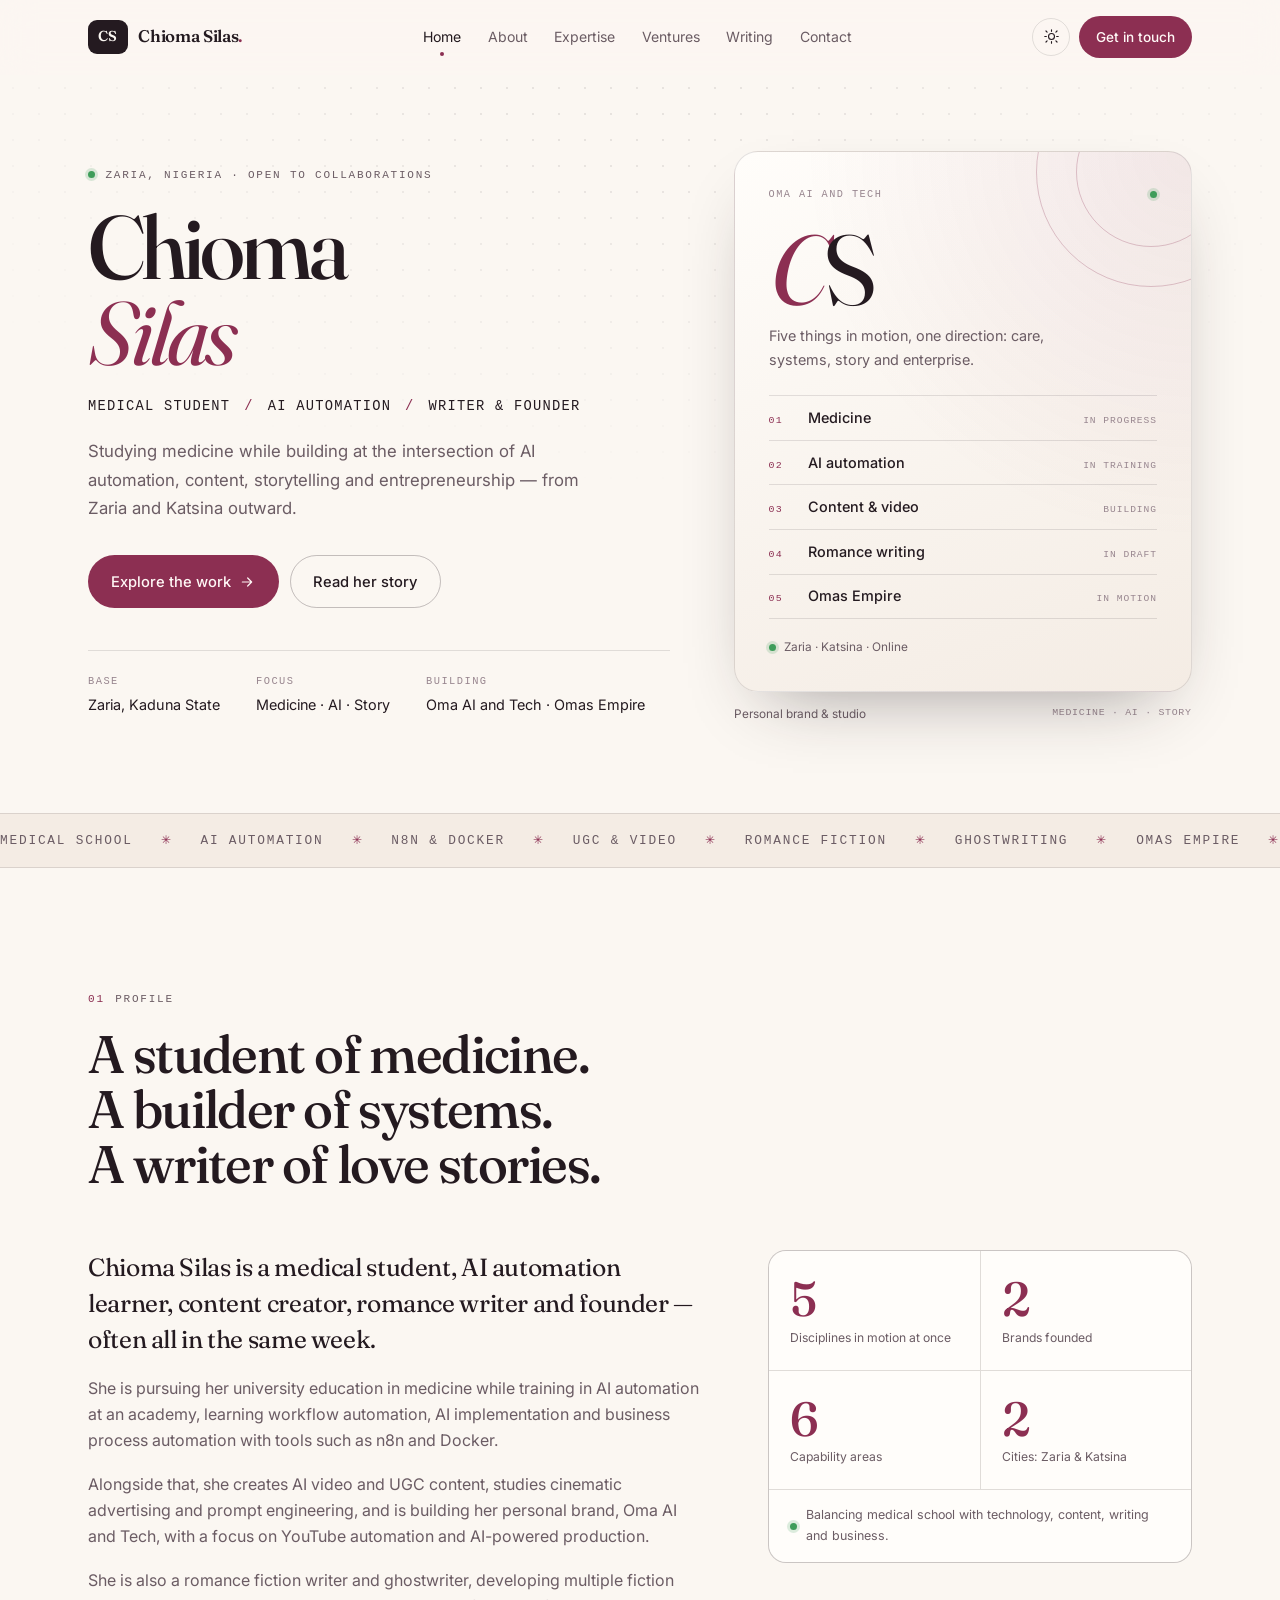
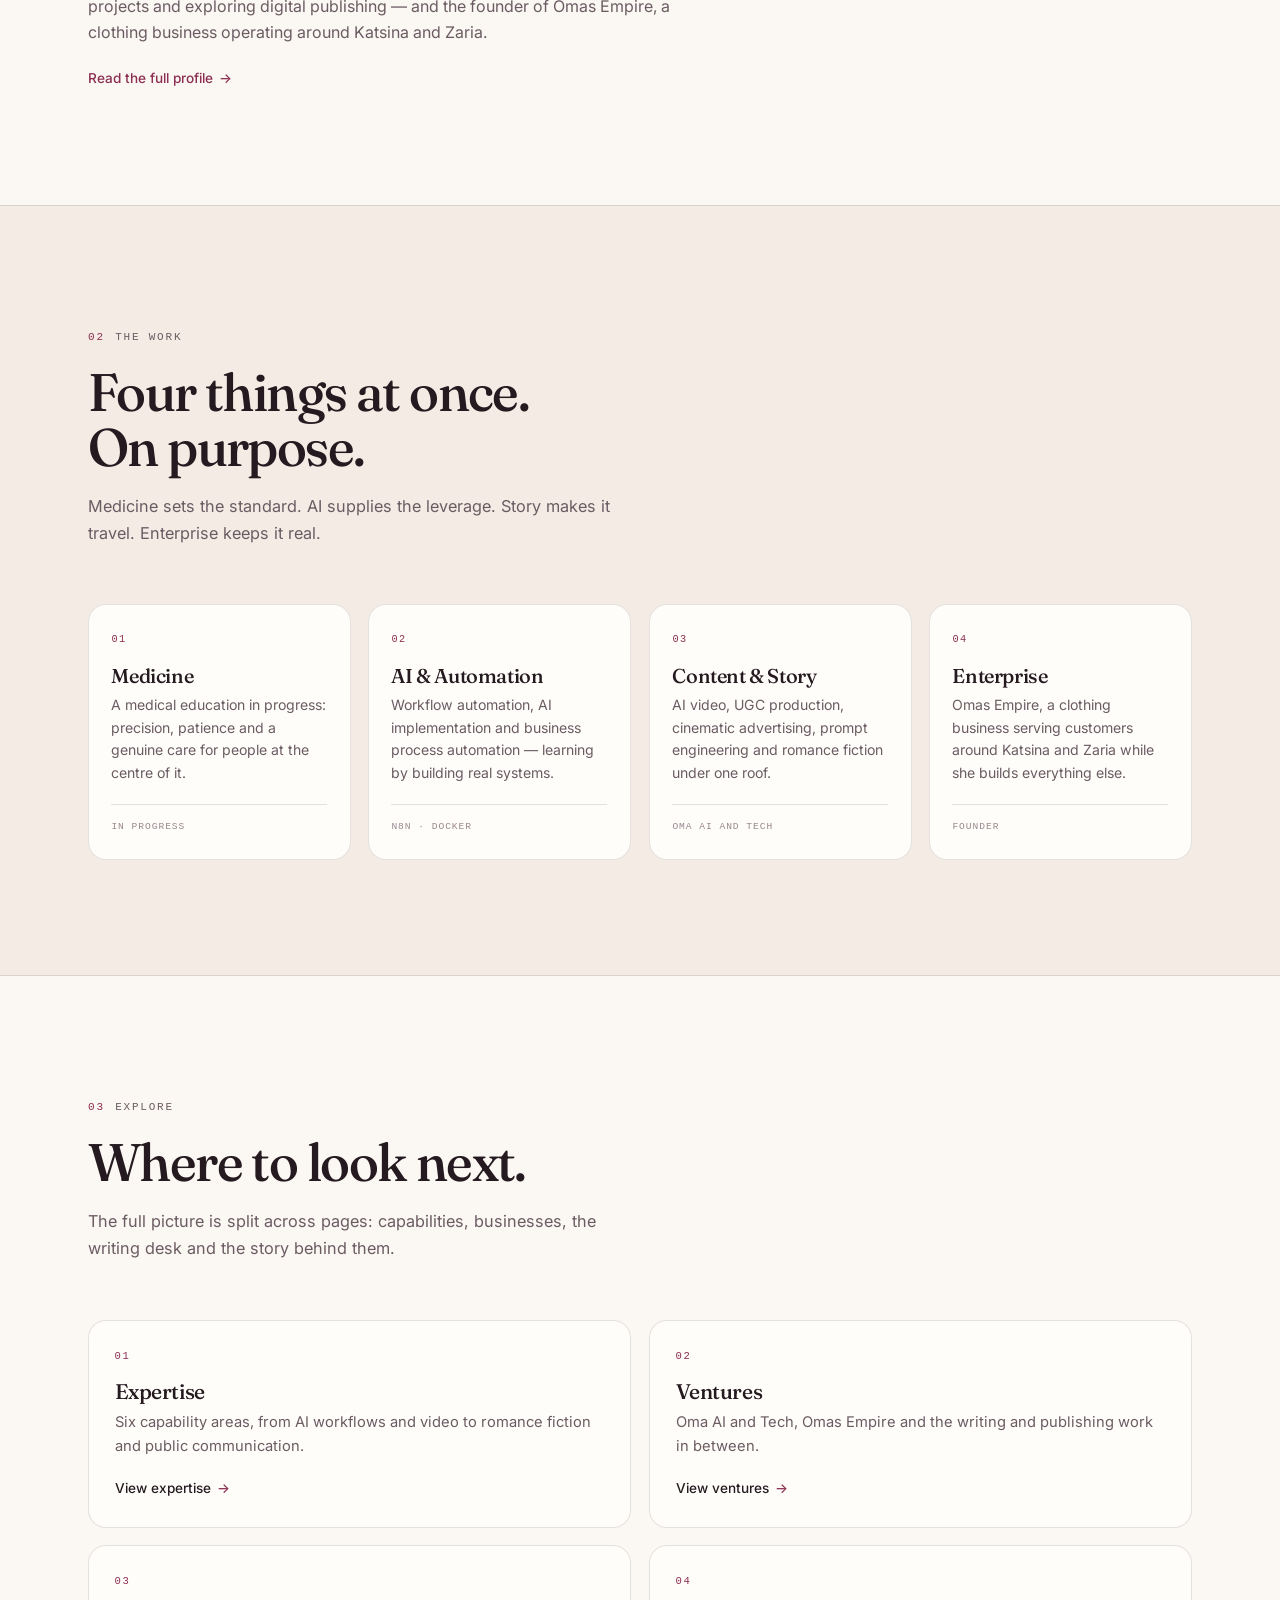
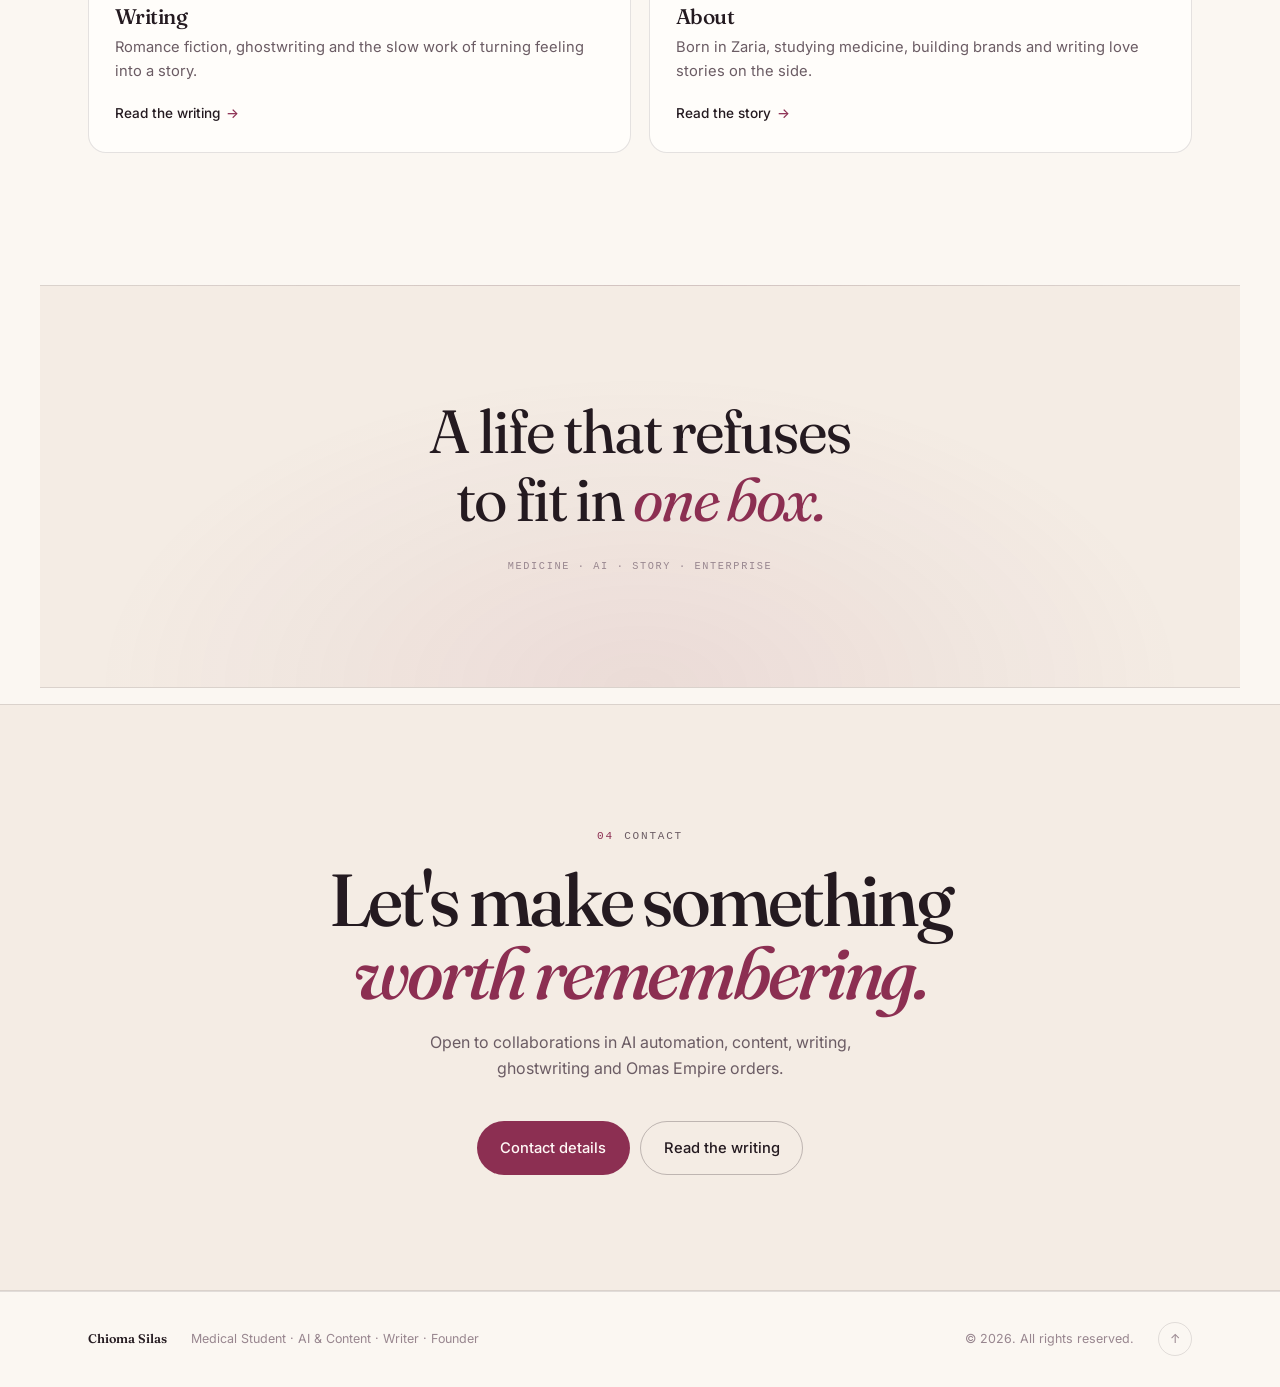
==== index.html @ 7c4049a7 "Build Chioma Silas portfolio site" ====
<!doctype html>
<html lang="en" data-theme="light">
<head>
  <meta charset="utf-8" />
  <meta name="viewport" content="width=device-width, initial-scale=1" />

  <title>Chioma Silas | Medicine, AI &amp; Story</title>
  <meta name="description" content="Chioma Silas is a medical student, AI automation learner, content creator and romance writer in Zaria, Nigeria. Founder of Oma AI and Tech and Omas Empire." />
  <meta name="author" content="Chioma Silas" />
  <meta name="theme-color" content="#fbf7f2" />

  <meta property="og:type" content="website" />
  <meta property="og:title" content="Chioma Silas | Medicine, AI &amp; Story" />
  <meta property="og:description" content="Medical student, AI automation learner, content creator and romance writer. Founder of Oma AI and Tech and Omas Empire." />
  <meta property="og:image" content="assets/img/og-cover.png" />
  <meta property="og:url" content="https://comradeonboard.github.io/chioma-silas-portfolio/" />
  <meta name="twitter:card" content="summary_large_image" />

  <link rel="icon" href="data:image/svg+xml,%3Csvg xmlns='http://www.w3.org/2000/svg' viewBox='0 0 64 64'%3E%3Crect width='64' height='64' rx='14' fill='%238c2f52'/%3E%3Ctext x='32' y='45' font-family='Georgia,serif' font-style='italic' font-weight='600' font-size='32' fill='%23fff8f6' text-anchor='middle'%3EC%3C/text%3E%3C/svg%3E" />

  <link rel="preconnect" href="https://fonts.googleapis.com" />
  <link rel="preconnect" href="https://fonts.gstatic.com" crossorigin />
  <link href="https://fonts.googleapis.com/css2?family=Fraunces:ital,opsz,wght@0,9..144,300..700;1,9..144,300..700&family=Inter:wght@300..600&display=swap" rel="stylesheet" />

  <link rel="stylesheet" href="assets/css/styles.css" />

  <script type="application/ld+json">
  {
    "@context": "https://schema.org",
    "@type": "Person",
    "name": "Chioma Silas",
    "jobTitle": "Medical Student, AI Automation Learner, Writer & Founder",
    "birthDate": "--04-29",
    "birthPlace": { "@type": "Place", "name": "Zaria, Kaduna State, Nigeria" },
    "affiliation": [
      { "@type": "Organization", "name": "Oma AI and Tech" },
      { "@type": "Organization", "name": "Omas Empire" }
    ],
    "knowsAbout": [
      "Medicine", "AI Automation", "n8n", "Docker", "Business Process Automation",
      "AI Video Creation", "UGC Content Production", "Prompt Engineering",
      "Romance Fiction", "Ghostwriting", "Digital Publishing", "Entrepreneurship"
    ]
  }
  </script>
</head>
<body data-page="index.html">
  <a class="skip-link" href="#main">Skip to content</a>

  <header class="site-header" id="site-header">
    <div class="container header-inner">
      <a class="brand" href="index.html" aria-label="Chioma Silas, home page">
        <span class="brand-mark">CS</span>
        <span class="brand-text">Chioma Silas<span class="brand-dot">.</span></span>
      </a>

      <nav class="nav" id="nav" aria-label="Primary">
        <a href="index.html" aria-current="page">Home</a>
        <a href="about.html">About</a>
        <a href="expertise.html">Expertise</a>
        <a href="ventures.html">Ventures</a>
        <a href="writing.html">Writing</a>
        <a href="contact.html">Contact</a>
      </nav>

      <div class="header-actions">
        <button class="icon-btn" id="theme-toggle" type="button" aria-label="Switch theme" aria-pressed="false">
          <svg class="ico ico-sun" viewBox="0 0 24 24" fill="none" stroke="currentColor" stroke-width="1.6" stroke-linecap="round" aria-hidden="true">
            <circle cx="12" cy="12" r="4.2"/><path d="M12 2.5v2.2M12 19.3v2.2M4.2 4.2l1.6 1.6M18.2 18.2l1.6 1.6M2.5 12h2.2M19.3 12h2.2M4.2 19.8l1.6-1.6M18.2 5.8l1.6-1.6"/>
          </svg>
          <svg class="ico ico-moon" viewBox="0 0 24 24" fill="none" stroke="currentColor" stroke-width="1.6" stroke-linecap="round" stroke-linejoin="round" aria-hidden="true">
            <path d="M20 14.2A8.4 8.4 0 0 1 9.8 4a8.6 8.6 0 1 0 10.2 10.2Z"/>
          </svg>
        </button>

        <a class="btn btn-sm btn-primary header-cta" href="contact.html">Get in touch</a>

        <button class="icon-btn menu-btn" id="menu-btn" type="button" aria-label="Open menu" aria-expanded="false" aria-controls="nav">
          <span class="menu-bars" aria-hidden="true"><i></i><i></i></span>
        </button>
      </div>
    </div>
  </header>

  <main id="main">
    <section class="hero grid-bg" id="top">
      <div class="container hero-grid">
        <div class="hero-copy">
          <p class="eyebrow reveal">
            <span class="dot-live" aria-hidden="true"></span>
            Zaria, Nigeria · Open to collaborations
          </p>

          <h1 class="hero-title reveal">
            Chioma<br /><em>Silas</em>
          </h1>

          <p class="hero-role reveal">
            Medical Student <span class="sep">/</span> AI Automation <span class="sep">/</span> Writer &amp; Founder
          </p>

          <p class="hero-lede reveal">
            Studying medicine while building at the intersection of AI
            automation, content, storytelling and entrepreneurship — from
            Zaria and Katsina outward.
          </p>

          <div class="hero-cta reveal">
            <a class="btn btn-primary" href="expertise.html">
              Explore the work
              <svg viewBox="0 0 24 24" fill="none" stroke="currentColor" stroke-width="1.8" stroke-linecap="round" stroke-linejoin="round" aria-hidden="true"><path d="M5 12h13M13 6l6 6-6 6"/></svg>
            </a>
            <a class="btn btn-ghost" href="about.html">Read her story</a>
          </div>

          <ul class="hero-meta reveal">
            <li><span class="meta-k">Base</span><span class="meta-v">Zaria, Kaduna State</span></li>
            <li><span class="meta-k">Focus</span><span class="meta-v">Medicine · AI · Story</span></li>
            <li><span class="meta-k">Building</span><span class="meta-v">Oma AI and Tech · Omas Empire</span></li>
          </ul>
        </div>

        <figure class="hero-figure reveal">
          <div class="hero-panel">
            <div class="panel-top">
              <span>Oma AI and Tech</span>
              <span class="dot-live" aria-hidden="true"></span>
            </div>

            <p class="panel-mark">C<span>S</span></p>
            <p class="panel-lede">
              Five things in motion, one direction: care, systems, story and enterprise.
            </p>

            <ul class="focus-list">
              <li><span class="f-no">01</span><span class="f-name">Medicine</span><span class="f-state">In progress</span></li>
              <li><span class="f-no">02</span><span class="f-name">AI automation</span><span class="f-state">In training</span></li>
              <li><span class="f-no">03</span><span class="f-name">Content &amp; video</span><span class="f-state">Building</span></li>
              <li><span class="f-no">04</span><span class="f-name">Romance writing</span><span class="f-state">In draft</span></li>
              <li><span class="f-no">05</span><span class="f-name">Omas Empire</span><span class="f-state">In motion</span></li>
            </ul>

            <p class="panel-foot">
              <span class="dot-live" aria-hidden="true"></span>
              Zaria · Katsina · Online
            </p>
          </div>
          <figcaption class="hero-cap">
            <span>Personal brand &amp; studio</span>
            <span class="cap-meta">Medicine · AI · Story</span>
          </figcaption>
        </figure>
      </div>
    </section>

    <div class="strip" aria-hidden="true">
      <div class="strip-track">
        <span>Medical School</span><i>✳</i>
        <span>AI Automation</span><i>✳</i>
        <span>n8n &amp; Docker</span><i>✳</i>
        <span>UGC &amp; Video</span><i>✳</i>
        <span>Romance Fiction</span><i>✳</i>
        <span>Ghostwriting</span><i>✳</i>
        <span>Omas Empire</span><i>✳</i>
        <span>Oma AI and Tech</span><i>✳</i>
        <span>Medical School</span><i>✳</i>
        <span>AI Automation</span><i>✳</i>
        <span>n8n &amp; Docker</span><i>✳</i>
        <span>UGC &amp; Video</span><i>✳</i>
        <span>Romance Fiction</span><i>✳</i>
        <span>Ghostwriting</span><i>✳</i>
        <span>Omas Empire</span><i>✳</i>
        <span>Oma AI and Tech</span><i>✳</i>
      </div>
    </div>

    <section class="section" id="profile">
      <div class="container">
        <header class="section-head reveal">
          <p class="eyebrow"><span class="idx">01</span> Profile</p>
          <h2 class="section-title">A student of medicine.<br />A builder of systems.<br />A writer of love stories.</h2>
        </header>

        <div class="about-grid">
          <div class="about-copy reveal">
            <p class="lede">
              Chioma Silas is a medical student, AI automation learner, content
              creator, romance writer and founder — often all in the same week.
            </p>
            <p>
              She is pursuing her university education in medicine while training
              in AI automation at an academy, learning workflow automation, AI
              implementation and business process automation with tools such as
              n8n and Docker.
            </p>
            <p>
              Alongside that, she creates AI video and UGC content, studies
              cinematic advertising and prompt engineering, and is building her
              personal brand, Oma AI and Tech, with a focus on YouTube automation
              and AI-powered production.
            </p>
            <p>
              She is also a romance fiction writer and ghostwriter, developing
              multiple fiction projects and exploring digital publishing — and the
              founder of Omas Empire, a clothing business operating around Katsina
              and Zaria.
            </p>
            <a class="link-arrow" href="about.html">Read the full profile <span aria-hidden="true">→</span></a>
          </div>

          <aside class="stats reveal" aria-label="Key figures">
            <div class="stat">
              <span class="stat-num" data-count="5">0</span>
              <span class="stat-label">Disciplines in motion at once</span>
            </div>
            <div class="stat">
              <span class="stat-num" data-count="2">0</span>
              <span class="stat-label">Brands founded</span>
            </div>
            <div class="stat">
              <span class="stat-num" data-count="6">0</span>
              <span class="stat-label">Capability areas</span>
            </div>
            <div class="stat">
              <span class="stat-num" data-count="2">0</span>
              <span class="stat-label">Cities: Zaria &amp; Katsina</span>
            </div>
            <div class="stat-note">
              <span class="dot-live" aria-hidden="true"></span>
              Balancing medical school with technology, content, writing and business.
            </div>
          </aside>
        </div>
      </div>
    </section>

    <section class="section section-alt" id="pillars">
      <div class="container">
        <header class="section-head reveal">
          <p class="eyebrow"><span class="idx">02</span> The work</p>
          <h2 class="section-title">Four things at once.<br />On purpose.</h2>
          <p class="section-sub">Medicine sets the standard. AI supplies the leverage. Story makes it travel. Enterprise keeps it real.</p>
        </header>

        <div class="pillar-grid">
          <article class="pillar reveal">
            <span class="pillar-no">01</span>
            <h3>Medicine</h3>
            <p>A medical education in progress: precision, patience and a genuine care for people at the centre of it.</p>
            <span class="pillar-tag">In progress</span>
          </article>

          <article class="pillar reveal">
            <span class="pillar-no">02</span>
            <h3>AI &amp; Automation</h3>
            <p>Workflow automation, AI implementation and business process automation — learning by building real systems.</p>
            <span class="pillar-tag">n8n · Docker</span>
          </article>

          <article class="pillar reveal">
            <span class="pillar-no">03</span>
            <h3>Content &amp; Story</h3>
            <p>AI video, UGC production, cinematic advertising, prompt engineering and romance fiction under one roof.</p>
            <span class="pillar-tag">Oma AI and Tech</span>
          </article>

          <article class="pillar reveal">
            <span class="pillar-no">04</span>
            <h3>Enterprise</h3>
            <p>Omas Empire, a clothing business serving customers around Katsina and Zaria while she builds everything else.</p>
            <span class="pillar-tag">Founder</span>
          </article>
        </div>
      </div>
    </section>

    <section class="section" id="explore">
      <div class="container">
        <header class="section-head reveal">
          <p class="eyebrow"><span class="idx">03</span> Explore</p>
          <h2 class="section-title">Where to look next.</h2>
          <p class="section-sub">The full picture is split across pages: capabilities, businesses, the writing desk and the story behind them.</p>
        </header>

        <div class="index-grid">
          <a class="index-card reveal" href="expertise.html">
            <span class="index-no">01</span>
            <h3>Expertise</h3>
            <p>Six capability areas, from AI workflows and video to romance fiction and public communication.</p>
            <span class="index-link">View expertise <span aria-hidden="true">→</span></span>
          </a>
          <a class="index-card reveal" href="ventures.html">
            <span class="index-no">02</span>
            <h3>Ventures</h3>
            <p>Oma AI and Tech, Omas Empire and the writing and publishing work in between.</p>
            <span class="index-link">View ventures <span aria-hidden="true">→</span></span>
          </a>
          <a class="index-card reveal" href="writing.html">
            <span class="index-no">03</span>
            <h3>Writing</h3>
            <p>Romance fiction, ghostwriting and the slow work of turning feeling into a story.</p>
            <span class="index-link">Read the writing <span aria-hidden="true">→</span></span>
          </a>
          <a class="index-card reveal" href="about.html">
            <span class="index-no">04</span>
            <h3>About</h3>
            <p>Born in Zaria, studying medicine, building brands and writing love stories on the side.</p>
            <span class="index-link">Read the story <span aria-hidden="true">→</span></span>
          </a>
        </div>
      </div>
    </section>

    <figure class="quote-band">
      <blockquote class="reveal">
        A life that refuses<br />to fit in <em>one box.</em>
      </blockquote>
      <figcaption class="reveal">Medicine · AI · Story · Enterprise</figcaption>
    </figure>

    <section class="section section-alt contact-band" id="contact-cta">
      <div class="container">
        <div class="contact-inner reveal">
          <p class="eyebrow"><span class="idx">04</span> Contact</p>
          <h2 class="contact-title">Let's make something<br /><em>worth remembering.</em></h2>
          <p class="contact-sub">
            Open to collaborations in AI automation, content, writing,
            ghostwriting and Omas Empire orders.
          </p>
          <div class="contact-actions">
            <a class="btn btn-primary" href="contact.html">Contact details</a>
            <a class="btn btn-ghost" href="writing.html">Read the writing</a>
          </div>
        </div>
      </div>
    </section>
  </main>

  <footer class="site-footer">
    <div class="container footer-inner">
      <p class="footer-name">Chioma Silas</p>
      <p class="footer-note">Medical Student · AI &amp; Content · Writer · Founder</p>
      <p class="footer-legal">© <span id="year">2026</span>. All rights reserved.</p>
      <a class="to-top" href="#top" aria-label="Back to top">↑</a>
    </div>
  </footer>

  <script src="assets/js/main.js" defer></script>
</body>
</html>
---- assets/css/styles.css ----
/* =========================================================
   Chioma Silas / Portfolio
   Tokens → Base → Layout → Components → Responsive
   ========================================================= */

/* ---------- Tokens ---------- */
:root {
  --font-display: "Fraunces", Georgia, "Times New Roman", serif;
  --font-sans: "Inter", system-ui, -apple-system, "Segoe UI", Roboto, Helvetica, Arial, sans-serif;
  --font-mono: ui-monospace, "SFMono-Regular", Menlo, Consolas, "Liberation Mono", monospace;

  --bg: #fbf7f2;
  --bg-soft: #f4ece4;
  --surface: #fffdfa;
  --text: #241a20;
  --muted: #6b5c64;
  --faint: #98868f;
  --line: rgba(36, 26, 32, 0.12);
  --line-strong: rgba(36, 26, 32, 0.26);
  --accent: #8c2f52;
  --accent-2: #b8863b;
  --accent-soft: rgba(140, 47, 82, 0.09);
  --accent-ink: #fff8f6;

  --radius: 18px;
  --radius-sm: 11px;
  --shadow: 0 30px 70px -34px rgba(36, 26, 32, 0.45);

  --container: 1200px;
  --gutter: clamp(1.25rem, 4vw, 3rem);
  --section-y: clamp(4.25rem, 9vw, 7.5rem);

  --ease: cubic-bezier(0.22, 1, 0.36, 1);
}

[data-theme="dark"] {
  --bg: #171016;
  --bg-soft: #1e151c;
  --surface: #241a21;
  --text: #f6efe9;
  --muted: #b3a3ab;
  --faint: #8c7b84;
  --line: rgba(255, 255, 255, 0.11);
  --line-strong: rgba(255, 255, 255, 0.24);
  --accent: #e79ab5;
  --accent-2: #d8b06a;
  --accent-soft: rgba(231, 154, 181, 0.11);
  --accent-ink: #2a0f1b;
  --shadow: 0 30px 70px -34px rgba(0, 0, 0, 0.8);
}

/* ---------- Base ---------- */
*, *::before, *::after { box-sizing: border-box; }

html {
  scroll-behavior: smooth;
  scroll-padding-top: 90px;
  -webkit-text-size-adjust: 100%;
}

body {
  margin: 0;
  background: var(--bg);
  color: var(--text);
  font-family: var(--font-sans);
  font-size: 1rem;
  line-height: 1.65;
  font-weight: 400;
  -webkit-font-smoothing: antialiased;
  text-rendering: optimizeLegibility;
  overflow-x: hidden;
  transition: background-color 0.35s var(--ease), color 0.35s var(--ease);
}

h1, h2, h3, h4 {
  margin: 0;
  font-family: var(--font-display);
  font-weight: 500;
  line-height: 1.1;
  letter-spacing: -0.02em;
}
p { margin: 0; }
img, video { max-width: 100%; display: block; }
a { color: inherit; text-decoration: none; }
ul, ol { margin: 0; padding: 0; list-style: none; }
button { font: inherit; color: inherit; }

::selection { background: var(--accent); color: var(--accent-ink); }

:focus-visible {
  outline: 2px solid var(--accent);
  outline-offset: 3px;
  border-radius: 4px;
}

.skip-link {
  position: absolute;
  left: 1rem;
  top: -100px;
  z-index: 200;
  background: var(--accent);
  color: var(--accent-ink);
  padding: 0.6rem 1rem;
  border-radius: 8px;
  font-weight: 600;
  transition: top 0.2s;
}
.skip-link:focus { top: 1rem; }

/* ---------- Layout ---------- */
.container {
  width: 100%;
  max-width: var(--container);
  margin-inline: auto;
  padding-inline: var(--gutter);
}

.section { padding-block: var(--section-y); position: relative; }
.section-alt {
  background: var(--bg-soft);
  border-block: 1px solid var(--line);
}

.section-head { max-width: 66ch; margin-bottom: clamp(2.4rem, 5vw, 3.6rem); }

.eyebrow {
  display: inline-flex;
  align-items: flex-start;
  gap: 0.65rem;
  font-family: var(--font-mono);
  font-size: 0.69rem;
  font-weight: 500;
  letter-spacing: 0.16em;
  text-transform: uppercase;
  color: var(--muted);
  margin-bottom: 1.2rem;
}
.eyebrow .idx { color: var(--accent); }

.section-title {
  font-size: clamp(2rem, 4.6vw, 3.3rem);
  letter-spacing: -0.03em;
  line-height: 1.04;
}
.section-sub {
  margin-top: 1.1rem;
  color: var(--muted);
  max-width: 56ch;
  font-size: 1.02rem;
}

/* ---------- Header ---------- */
.site-header {
  position: sticky;
  top: 0;
  z-index: 100;
  backdrop-filter: blur(16px) saturate(150%);
  -webkit-backdrop-filter: blur(16px) saturate(150%);
  background: color-mix(in srgb, var(--bg) 78%, transparent);
  border-bottom: 1px solid transparent;
  transition: border-color 0.3s, background-color 0.3s;
}
.site-header.is-stuck {
  border-bottom-color: var(--line);
  background: color-mix(in srgb, var(--bg) 92%, transparent);
}

.header-inner {
  display: flex;
  align-items: center;
  gap: 1.25rem;
  height: 74px;
}

.brand { display: inline-flex; align-items: center; gap: 0.65rem; }
.brand-mark {
  display: grid;
  place-items: center;
  min-width: 40px;
  height: 34px;
  padding-inline: 0.45rem;
  border-radius: 9px;
  background: var(--text);
  color: var(--bg);
  font-family: var(--font-display);
  font-size: 0.9rem;
  font-weight: 600;
  letter-spacing: 0.02em;
}
.brand-text { font-family: var(--font-display); font-weight: 600; letter-spacing: -0.02em; font-size: 1.05rem; }
.brand-dot { color: var(--accent); }

.nav {
  display: flex;
  align-items: center;
  gap: 0.1rem;
  margin-inline: auto;
}
.nav a {
  position: relative;
  padding: 0.5rem 0.78rem;
  font-size: 0.88rem;
  color: var(--muted);
  border-radius: 999px;
  transition: color 0.2s, background-color 0.2s;
}
.nav a:hover { color: var(--text); background: var(--accent-soft); }
.nav a.is-active,
.nav a[aria-current="page"] { color: var(--text); }
.nav a.is-active::after,
.nav a[aria-current="page"]::after {
  content: "";
  position: absolute;
  left: 50%;
  bottom: 1px;
  width: 4px;
  height: 4px;
  border-radius: 50%;
  background: var(--accent);
  transform: translateX(-50%);
}

.header-actions { display: flex; align-items: center; gap: 0.55rem; }

.icon-btn {
  display: grid;
  place-items: center;
  width: 38px;
  height: 38px;
  border: 1px solid var(--line);
  border-radius: 50%;
  background: transparent;
  cursor: pointer;
  transition: border-color 0.2s, background-color 0.2s, transform 0.2s;
}
.icon-btn:hover { border-color: var(--line-strong); background: var(--surface); }
.icon-btn:active { transform: scale(0.94); }

.ico { width: 17px; height: 17px; }
[data-theme="dark"] .ico-sun { display: none; }
[data-theme="light"] .ico-moon { display: none; }

/* ---------- Buttons ---------- */
.btn {
  display: inline-flex;
  align-items: center;
  justify-content: center;
  gap: 0.5rem;
  padding: 0.85rem 1.4rem;
  border-radius: 999px;
  font-size: 0.92rem;
  font-weight: 500;
  border: 1px solid transparent;
  cursor: pointer;
  transition: transform 0.2s var(--ease), background-color 0.2s, border-color 0.2s, color 0.2s;
  white-space: nowrap;
}
.btn svg { width: 16px; height: 16px; transition: transform 0.25s var(--ease); }
.btn:hover svg { transform: translate(2px, -2px); }
.btn:active { transform: translateY(1px); }

.btn-primary { background: var(--accent); color: var(--accent-ink); }
.btn-primary:hover { background: color-mix(in srgb, var(--accent) 88%, #000); }

.btn-ghost { border-color: var(--line-strong); color: var(--text); }
.btn-ghost:hover { border-color: var(--text); background: var(--surface); }

.btn-sm { padding: 0.55rem 1rem; font-size: 0.85rem; }

/* ---------- Paper pattern ---------- */
.grid-bg { position: relative; isolation: isolate; }
.grid-bg::before {
  content: "";
  position: absolute;
  inset: 0;
  z-index: -1;
  background-image: radial-gradient(var(--line) 1px, transparent 1px);
  background-size: 26px 26px;
  -webkit-mask-image: radial-gradient(ellipse 85% 75% at 50% 0%, #000 15%, transparent 76%);
  mask-image: radial-gradient(ellipse 85% 75% at 50% 0%, #000 15%, transparent 76%);
  opacity: 0.75;
  pointer-events: none;
}

/* ---------- Hero ---------- */
.hero {
  padding-block: clamp(2.5rem, 6vw, 4.75rem) clamp(3.25rem, 7vw, 5.5rem);
  overflow: hidden;
}

.hero-grid {
  display: grid;
  grid-template-columns: minmax(0, 1.12fr) minmax(0, 0.88fr);
  gap: clamp(2rem, 5vw, 4.5rem);
  align-items: center;
}

.dot-live {
  width: 7px;
  height: 7px;
  border-radius: 50%;
  background: #3f9d5a;
  box-shadow: 0 0 0 3px rgba(63, 157, 90, 0.18);
  flex: none;
}
.eyebrow .dot-live { margin-top: 0.45em; }
[data-theme="dark"] .dot-live { background: #5fd07c; box-shadow: 0 0 0 3px rgba(95, 208, 124, 0.16); }

.hero-title {
  font-size: clamp(2.9rem, 7.4vw, 5.6rem);
  line-height: 0.96;
  letter-spacing: -0.045em;
  margin-bottom: 1.25rem;
  font-weight: 500;
}
.hero-title em {
  font-style: italic;
  font-weight: 400;
  color: var(--accent);
}

.hero-role {
  font-family: var(--font-mono);
  font-size: clamp(0.74rem, 1.35vw, 0.86rem);
  letter-spacing: 0.09em;
  text-transform: uppercase;
  color: var(--text);
  margin-bottom: 1.15rem;
}
.hero-role .sep { color: var(--accent); margin-inline: 0.28rem; }

.hero-lede { color: var(--muted); max-width: 48ch; font-size: 1.05rem; line-height: 1.7; }

.hero-cta { display: flex; flex-wrap: wrap; gap: 0.7rem; margin-top: 2rem; }

.hero-meta {
  display: flex;
  flex-wrap: wrap;
  gap: 2.25rem;
  margin-top: 2.6rem;
  padding-top: 1.4rem;
  border-top: 1px solid var(--line);
}
.hero-meta li { display: flex; flex-direction: column; gap: 0.15rem; }
.meta-k {
  font-family: var(--font-mono);
  font-size: 0.65rem;
  letter-spacing: 0.14em;
  text-transform: uppercase;
  color: var(--faint);
}
.meta-v { font-size: 0.9rem; }

/* hero panel */
.hero-figure { margin: 0; }
.hero-panel {
  position: relative;
  overflow: hidden;
  padding: clamp(1.5rem, 3vw, 2.1rem);
  border: 1px solid var(--line);
  border-radius: 24px;
  background:
    radial-gradient(circle at 100% 0%, var(--accent-soft), transparent 55%),
    linear-gradient(160deg, var(--surface), var(--bg-soft));
  box-shadow: var(--shadow);
}
.hero-panel::before,
.hero-panel::after {
  content: "";
  position: absolute;
  border-radius: 50%;
  border: 1px solid color-mix(in srgb, var(--accent) 26%, transparent);
  pointer-events: none;
}
.hero-panel::before { width: 230px; height: 230px; top: -95px; right: -75px; }
.hero-panel::after { width: 150px; height: 150px; top: -55px; right: -35px; }

.panel-top {
  display: flex;
  align-items: center;
  justify-content: space-between;
  gap: 1rem;
  font-family: var(--font-mono);
  font-size: 0.64rem;
  letter-spacing: 0.14em;
  text-transform: uppercase;
  color: var(--faint);
}
.panel-mark {
  font-family: var(--font-display);
  font-style: italic;
  font-size: clamp(4.5rem, 9vw, 6.2rem);
  line-height: 0.9;
  letter-spacing: -0.05em;
  color: var(--accent);
  margin-block: 1.4rem 0.6rem;
}
.panel-mark span { color: var(--text); font-style: normal; }
.panel-lede {
  color: var(--muted);
  font-size: 0.9rem;
  max-width: 32ch;
  margin-bottom: 1.5rem;
}
.focus-list { border-top: 1px solid var(--line); }
.focus-list li {
  display: flex;
  align-items: baseline;
  gap: 0.85rem;
  padding-block: 0.62rem;
  border-bottom: 1px solid var(--line);
  font-size: 0.9rem;
}
.focus-list .f-no {
  font-family: var(--font-mono);
  font-size: 0.62rem;
  letter-spacing: 0.12em;
  color: var(--accent);
  min-width: 1.6rem;
}
.focus-list .f-name { font-weight: 500; }
.focus-list .f-state {
  margin-left: auto;
  font-family: var(--font-mono);
  font-size: 0.6rem;
  letter-spacing: 0.1em;
  text-transform: uppercase;
  color: var(--faint);
  text-align: right;
}
.panel-foot {
  display: flex;
  align-items: center;
  gap: 0.55rem;
  margin-top: 1.15rem;
  font-size: 0.74rem;
  color: var(--muted);
}
.hero-cap {
  display: flex;
  justify-content: space-between;
  gap: 0.75rem;
  margin-top: 0.85rem;
  font-size: 0.74rem;
  color: var(--muted);
}
.cap-meta {
  font-family: var(--font-mono);
  font-size: 0.62rem;
  letter-spacing: 0.07em;
  text-transform: uppercase;
  color: var(--faint);
  text-align: right;
}

/* ---------- Strip ---------- */
.strip {
  overflow: hidden;
  border-block: 1px solid var(--line);
  padding-block: 1rem;
  background: var(--bg-soft);
  user-select: none;
}
.strip-track {
  display: flex;
  align-items: center;
  gap: 1.75rem;
  width: max-content;
  animation: marquee 44s linear infinite;
  font-family: var(--font-mono);
  font-size: clamp(0.68rem, 1.25vw, 0.8rem);
  letter-spacing: 0.14em;
  text-transform: uppercase;
  color: var(--muted);
  white-space: nowrap;
}
.strip-track i { color: var(--accent); font-style: normal; font-size: 0.9em; }
@keyframes marquee {
  from { transform: translateX(0); }
  to { transform: translateX(-50%); }
}
.strip:hover .strip-track { animation-play-state: paused; }

/* ---------- About / profile ---------- */
.about-grid {
  display: grid;
  grid-template-columns: minmax(0, 1.45fr) minmax(0, 1fr);
  gap: clamp(2rem, 5vw, 4.5rem);
  align-items: start;
}
.about-copy p + p { margin-top: 1.05rem; color: var(--muted); }
.about-copy .lede {
  font-family: var(--font-display);
  font-size: clamp(1.25rem, 2.1vw, 1.55rem);
  color: var(--text);
  line-height: 1.45;
  letter-spacing: -0.015em;
}

.tag-row {
  display: flex;
  flex-wrap: wrap;
  gap: 0.45rem;
  margin-top: 1.9rem;
}
.tag-row li {
  padding: 0.4rem 0.8rem;
  border: 1px solid var(--line);
  border-radius: 999px;
  font-size: 0.78rem;
  color: var(--muted);
  transition: border-color 0.2s, color 0.2s, background-color 0.2s;
}
.tag-row li:hover { border-color: var(--accent); color: var(--text); background: var(--accent-soft); }

.stats {
  display: grid;
  grid-template-columns: 1fr 1fr;
  gap: 1px;
  background: var(--line);
  border: 1px solid var(--line);
  border-radius: var(--radius);
  overflow: hidden;
}
.stat {
  background: var(--surface);
  padding: 1.5rem 1.3rem;
  display: flex;
  flex-direction: column;
  gap: 0.35rem;
}
.stat-num {
  font-family: var(--font-display);
  font-size: clamp(2.2rem, 3.8vw, 3rem);
  font-weight: 500;
  line-height: 1;
  letter-spacing: -0.04em;
  color: var(--accent);
  font-variant-numeric: tabular-nums;
}
.stat-label { font-size: 0.76rem; color: var(--muted); line-height: 1.4; }
.stat-note {
  grid-column: 1 / -1;
  background: var(--surface);
  padding: 0.95rem 1.3rem;
  font-size: 0.78rem;
  color: var(--muted);
  display: flex;
  align-items: center;
  gap: 0.6rem;
}

/* ---------- Pillars ---------- */
.pillar-grid {
  display: grid;
  grid-template-columns: repeat(4, minmax(0, 1fr));
  gap: clamp(0.75rem, 1.6vw, 1.1rem);
}
.pillar {
  position: relative;
  display: flex;
  flex-direction: column;
  padding: 1.6rem 1.4rem 1.5rem;
  background: var(--surface);
  border: 1px solid var(--line);
  border-radius: var(--radius);
  overflow: hidden;
  transition: border-color 0.3s, transform 0.35s var(--ease), box-shadow 0.35s var(--ease);
}
.pillar::after {
  content: "";
  position: absolute;
  left: 0;
  top: 0;
  width: 100%;
  height: 2px;
  background: linear-gradient(90deg, var(--accent), transparent);
  opacity: 0;
  transition: opacity 0.3s;
}
.pillar:hover {
  border-color: var(--line-strong);
  transform: translateY(-3px);
  box-shadow: var(--shadow);
}
.pillar:hover::after { opacity: 1; }
.pillar-no {
  font-family: var(--font-mono);
  font-size: 0.64rem;
  letter-spacing: 0.14em;
  color: var(--accent);
  margin-bottom: 1.1rem;
}
.pillar h2,
.pillar h3 { font-size: 1.25rem; margin-bottom: 0.45rem; }
.pillar p { color: var(--muted); font-size: 0.88rem; line-height: 1.6; flex: 1; }
.pillar-tag {
  margin-top: 1.2rem;
  padding-top: 0.9rem;
  border-top: 1px solid var(--line);
  font-family: var(--font-mono);
  font-size: 0.6rem;
  letter-spacing: 0.1em;
  text-transform: uppercase;
  color: var(--faint);
}

/* ---------- Expertise ---------- */
.cap-grid {
  display: grid;
  grid-template-columns: repeat(3, minmax(0, 1fr));
  gap: clamp(0.75rem, 1.6vw, 1.1rem);
}
.cap {
  position: relative;
  padding: 1.6rem 1.5rem 1.7rem;
  background: var(--surface);
  border: 1px solid var(--line);
  border-radius: var(--radius);
  transition: border-color 0.3s, transform 0.35s var(--ease), box-shadow 0.35s var(--ease);
}
.cap:hover {
  border-color: var(--line-strong);
  transform: translateY(-3px);
  box-shadow: var(--shadow);
}
.cap-no {
  display: block;
  font-family: var(--font-mono);
  font-size: 0.66rem;
  letter-spacing: 0.14em;
  color: var(--accent);
  margin-bottom: 0.9rem;
}
.cap h2,
.cap h3 { font-size: 1.18rem; margin-bottom: 0.5rem; }
.cap p { color: var(--muted); font-size: 0.9rem; line-height: 1.6; }
.cap-tools {
  display: flex;
  flex-wrap: wrap;
  gap: 0.35rem;
  margin-top: 1rem;
}
.cap-tools li {
  font-family: var(--font-mono);
  font-size: 0.6rem;
  letter-spacing: 0.08em;
  text-transform: uppercase;
  color: var(--faint);
  border: 1px solid var(--line);
  border-radius: 999px;
  padding: 0.22rem 0.5rem;
}

.also {
  display: flex;
  flex-wrap: wrap;
  align-items: center;
  gap: 0.6rem 0.85rem;
  margin-top: clamp(1.5rem, 3vw, 2.25rem);
  padding-top: 1.5rem;
  border-top: 1px solid var(--line);
}
.also-k {
  font-family: var(--font-mono);
  font-size: 0.65rem;
  letter-spacing: 0.14em;
  text-transform: uppercase;
  color: var(--faint);
  margin-right: 0.4rem;
}
.also ul { display: flex; flex-wrap: wrap; gap: 0.45rem; }
.also li {
  font-size: 0.78rem;
  color: var(--muted);
  padding: 0.32rem 0.7rem;
  border: 1px solid var(--line);
  border-radius: 999px;
}

/* ---------- Ventures ---------- */
.venture-grid {
  display: grid;
  grid-template-columns: repeat(3, minmax(0, 1fr));
  gap: clamp(0.75rem, 1.6vw, 1.1rem);
}
.venture {
  display: flex;
  flex-direction: column;
  padding: 1.5rem;
  border: 1px solid var(--line);
  border-radius: var(--radius);
  background: var(--surface);
  transition: border-color 0.3s, transform 0.35s var(--ease), box-shadow 0.35s var(--ease);
}
.venture:hover {
  border-color: var(--line-strong);
  transform: translateY(-3px);
  box-shadow: var(--shadow);
}
.venture-top {
  display: flex;
  align-items: flex-start;
  justify-content: space-between;
  gap: 0.75rem;
  margin-bottom: 0.7rem;
}
.venture h2,
.venture h3 { font-size: 1.24rem; letter-spacing: -0.02em; }
.chip {
  flex: none;
  font-family: var(--font-mono);
  font-size: 0.6rem;
  letter-spacing: 0.08em;
  text-transform: uppercase;
  padding: 0.3rem 0.55rem;
  border-radius: 999px;
  border: 1px solid var(--line);
  color: var(--muted);
  white-space: nowrap;
}
.chip-accent {
  background: var(--accent-soft);
  border-color: color-mix(in srgb, var(--accent) 35%, transparent);
  color: var(--accent);
}
.venture p { color: var(--muted); font-size: 0.9rem; flex: 1; }
.venture-tags {
  display: flex;
  flex-wrap: wrap;
  gap: 0.4rem;
  margin-top: 1.2rem;
  padding-top: 1rem;
  border-top: 1px solid var(--line);
}
.venture-tags li {
  font-family: var(--font-mono);
  font-size: 0.62rem;
  letter-spacing: 0.08em;
  text-transform: uppercase;
  color: var(--faint);
}
.venture-tags li + li::before {
  content: "·";
  margin-right: 0.45rem;
  color: var(--accent);
}

.venture-cta {
  background: var(--text);
  color: var(--bg);
  border-color: transparent;
  justify-content: center;
}
.venture-cta h2,
.venture-cta h3 { color: var(--bg); font-size: 1.32rem; }
.venture-cta p { color: color-mix(in srgb, var(--bg) 74%, transparent); flex: 0; margin-top: 0.4rem; }
.venture-cta:hover { transform: translateY(-3px); }

.link-arrow {
  display: inline-flex;
  align-items: center;
  gap: 0.4rem;
  margin-top: 1.3rem;
  font-size: 0.85rem;
  font-weight: 500;
  color: var(--accent);
}
.link-arrow span { transition: transform 0.25s var(--ease); }
.link-arrow:hover span { transform: translateX(4px); }

/* ---------- Timeline ---------- */
.timeline { border-top: 1px solid var(--line); }
.tl-item {
  display: grid;
  grid-template-columns: 120px minmax(0, 1fr);
  gap: clamp(1rem, 3vw, 2.5rem);
  padding-block: 1.45rem;
  border-bottom: 1px solid var(--line);
}
.tl-k {
  font-family: var(--font-mono);
  font-size: 0.65rem;
  letter-spacing: 0.14em;
  text-transform: uppercase;
  color: var(--accent);
  padding-top: 0.3rem;
}
.tl-item h3 { font-size: 1.12rem; margin-bottom: 0.3rem; }
.tl-item p { color: var(--muted); font-size: 0.92rem; max-width: 62ch; }

/* ---------- Quote band ---------- */
.quote-band {
  padding-block: clamp(4rem, 9vw, 7rem);
  border-block: 1px solid var(--line);
  background:
    radial-gradient(ellipse 70% 120% at 50% 100%, var(--accent-soft), transparent 65%),
    var(--bg-soft);
  text-align: center;
}
.quote-band blockquote {
  margin: 0 auto;
  max-width: 22ch;
  font-family: var(--font-display);
  font-size: clamp(2rem, 5.4vw, 3.8rem);
  line-height: 1.12;
  letter-spacing: -0.035em;
  font-weight: 400;
}
.quote-band blockquote em { color: var(--accent); font-style: italic; }
.quote-band figcaption {
  margin-top: 1.5rem;
  font-family: var(--font-mono);
  font-size: 0.64rem;
  letter-spacing: 0.16em;
  text-transform: uppercase;
  color: var(--faint);
}

/* ---------- Index cards ---------- */
.index-grid {
  display: grid;
  grid-template-columns: repeat(2, minmax(0, 1fr));
  gap: clamp(0.75rem, 1.6vw, 1.1rem);
}
.index-card {
  display: flex;
  flex-direction: column;
  padding: 1.7rem 1.6rem;
  border: 1px solid var(--line);
  border-radius: var(--radius);
  background: var(--surface);
  transition: border-color 0.3s, transform 0.35s var(--ease), box-shadow 0.35s var(--ease);
}
.index-card:hover {
  border-color: var(--line-strong);
  transform: translateY(-3px);
  box-shadow: var(--shadow);
}
.index-no {
  font-family: var(--font-mono);
  font-size: 0.66rem;
  letter-spacing: 0.14em;
  color: var(--accent);
  margin-bottom: 0.9rem;
}
.index-card h2,
.index-card h3 { font-size: 1.32rem; margin-bottom: 0.4rem; }
.index-card p { color: var(--muted); font-size: 0.92rem; flex: 1; }
.index-link {
  display: inline-flex;
  align-items: center;
  gap: 0.4rem;
  margin-top: 1.2rem;
  font-size: 0.85rem;
  font-weight: 500;
}
.index-link span { color: var(--accent); transition: transform 0.25s var(--ease); }
.index-card:hover .index-link span { transform: translateX(4px); }

/* ---------- Writing ---------- */
.genre-grid {
  display: grid;
  grid-template-columns: repeat(3, minmax(0, 1fr));
  gap: clamp(0.75rem, 1.6vw, 1.1rem);
}
.genre {
  padding: 1.6rem 1.5rem;
  border: 1px solid var(--line);
  border-radius: var(--radius);
  background: var(--surface);
  transition: border-color 0.3s, transform 0.35s var(--ease), box-shadow 0.35s var(--ease);
}
.genre:hover { border-color: var(--line-strong); transform: translateY(-3px); box-shadow: var(--shadow); }
.genre-k {
  font-family: var(--font-mono);
  font-size: 0.62rem;
  letter-spacing: 0.12em;
  text-transform: uppercase;
  color: var(--accent);
  margin-bottom: 0.8rem;
}
.genre h2,
.genre h3 { font-size: 1.16rem; margin-bottom: 0.45rem; }
.genre p { color: var(--muted); font-size: 0.9rem; }

.process-grid {
  display: grid;
  grid-template-columns: repeat(4, minmax(0, 1fr));
  gap: clamp(1rem, 2.5vw, 2rem);
}
.process-item { padding-top: 1.2rem; border-top: 2px solid var(--line-strong); }
.process-item span {
  font-family: var(--font-mono);
  font-size: 0.62rem;
  letter-spacing: 0.14em;
  color: var(--accent);
}
.process-item h3 { font-size: 1.05rem; margin: 0.4rem 0 0.45rem; }
.process-item p { color: var(--muted); font-size: 0.88rem; line-height: 1.6; }

.book-list { border-top: 1px solid var(--line); }
.book {
  display: flex;
  flex-wrap: wrap;
  align-items: baseline;
  justify-content: space-between;
  gap: 0.5rem 1.5rem;
  padding-block: 1.1rem;
  border-bottom: 1px solid var(--line);
}
.book h3 { font-size: 1.08rem; }
.book p { color: var(--muted); font-size: 0.88rem; max-width: 56ch; }
.book-state {
  font-family: var(--font-mono);
  font-size: 0.62rem;
  letter-spacing: 0.1em;
  text-transform: uppercase;
  color: var(--accent);
  white-space: nowrap;
}

/* ---------- Callout / note ---------- */
.note {
  display: flex;
  flex-wrap: wrap;
  align-items: center;
  justify-content: space-between;
  gap: 1.5rem;
  margin-top: clamp(1.5rem, 3vw, 2.25rem);
  padding: clamp(1.4rem, 3vw, 2rem);
  border: 1px solid color-mix(in srgb, var(--accent) 28%, transparent);
  background: var(--accent-soft);
  border-radius: var(--radius);
}
.note-copy h2,
.note-copy h3 { font-size: clamp(1.15rem, 2.2vw, 1.45rem); margin-bottom: 0.35rem; }
.note-copy p { color: var(--muted); font-size: 0.9rem; max-width: 52ch; }

/* ---------- Contact ---------- */
.contact { position: relative; overflow: hidden; }
.contact::before {
  content: "";
  position: absolute;
  left: 50%;
  bottom: -38vw;
  width: 70vw;
  height: 70vw;
  min-width: 420px;
  min-height: 420px;
  transform: translateX(-50%);
  background: radial-gradient(circle, var(--accent-soft), transparent 62%);
  pointer-events: none;
}
.contact-inner { position: relative; text-align: center; max-width: 800px; margin-inline: auto; }
.contact-title {
  font-size: clamp(2.5rem, 6.4vw, 4.6rem);
  line-height: 0.98;
  letter-spacing: -0.045em;
  margin-bottom: 1.25rem;
}
.contact-title em { font-style: italic; color: var(--accent); }
.contact-sub { color: var(--muted); max-width: 50ch; margin-inline: auto; }

.contact-links {
  display: flex;
  flex-direction: column;
  align-items: center;
  gap: 0.4rem;
  margin-top: 2.25rem;
}
.contact-mail {
  display: inline-flex;
  align-items: center;
  gap: 0.45rem;
  font-family: var(--font-display);
  font-size: clamp(1.2rem, 3.2vw, 1.9rem);
  font-weight: 500;
  letter-spacing: -0.02em;
  border-bottom: 1px solid var(--line-strong);
  padding-bottom: 0.15rem;
  transition: color 0.25s, border-color 0.25s;
  word-break: break-word;
}
.contact-mail--sm { font-size: clamp(0.95rem, 2vw, 1.15rem); color: var(--muted); }
.contact-mail svg { width: 0.62em; height: 0.62em; transition: transform 0.3s var(--ease); }
.contact-mail:hover { color: var(--accent); border-color: var(--accent); }
.contact-mail:hover svg { transform: translate(3px, -3px); }

.contact-actions {
  display: flex;
  flex-wrap: wrap;
  justify-content: center;
  gap: 0.65rem;
  margin-top: 2.5rem;
}
.contact-loc {
  margin-top: 2rem;
  font-family: var(--font-mono);
  font-size: 0.66rem;
  letter-spacing: 0.14em;
  text-transform: uppercase;
  color: var(--faint);
}

/* ---------- Footer ---------- */
.site-footer { border-top: 1px solid var(--line); padding-block: 1.9rem; }
.footer-inner {
  display: flex;
  flex-wrap: wrap;
  align-items: center;
  gap: 0.6rem 1.5rem;
  font-size: 0.78rem;
  color: var(--faint);
}
.footer-name { font-family: var(--font-display); font-weight: 600; color: var(--text); }
.footer-legal { margin-left: auto; }
.to-top {
  display: grid;
  place-items: center;
  width: 34px;
  height: 34px;
  border: 1px solid var(--line);
  border-radius: 50%;
  transition: border-color 0.2s, transform 0.2s;
}
.to-top:hover { border-color: var(--accent); transform: translateY(-2px); }

/* ---------- Reveal ---------- */
.reveal {
  opacity: 0;
  transform: translateY(16px);
  transition: opacity 0.7s var(--ease), transform 0.7s var(--ease);
  will-change: opacity, transform;
}
.reveal.in { opacity: 1; transform: none; }

/* ---------- Page header ---------- */
.page-head {
  padding-block: clamp(2.5rem, 6vw, 4.5rem) clamp(1.5rem, 3vw, 2.25rem);
  border-bottom: 1px solid var(--line);
  overflow: hidden;
}
.page-title {
  font-size: clamp(2.1rem, 5.2vw, 3.8rem);
  line-height: 1.02;
  letter-spacing: -0.04em;
}
.page-title em { font-style: italic; color: var(--accent); }
.page-sub {
  margin-top: 1.1rem;
  color: var(--muted);
  max-width: 62ch;
  font-size: 1.02rem;
}
.page-head + .section { padding-top: clamp(2.25rem, 4.5vw, 3.5rem); }

/* ---------- Pager ---------- */
.pager {
  display: flex;
  align-items: center;
  justify-content: space-between;
  gap: 1rem;
  padding-block: clamp(1.5rem, 3vw, 2.25rem);
  border-top: 1px solid var(--line);
}
.pager-link { display: flex; flex-direction: column; gap: 0.15rem; }
.pager-k {
  font-family: var(--font-mono);
  font-size: 0.62rem;
  letter-spacing: 0.14em;
  text-transform: uppercase;
  color: var(--faint);
}
.pager-v {
  font-family: var(--font-display);
  font-size: 1.05rem;
  font-weight: 600;
  transition: color 0.2s;
}
.pager-link:hover .pager-v { color: var(--accent); }
.pager-next { text-align: right; margin-left: auto; }

/* ---------- Contact page info ---------- */
.info-grid {
  display: grid;
  grid-template-columns: repeat(3, minmax(0, 1fr));
  gap: 1px;
  background: var(--line);
  border: 1px solid var(--line);
  border-radius: var(--radius);
  overflow: hidden;
  margin-top: clamp(2.5rem, 5vw, 4rem);
}
.info-cell { background: var(--surface); padding: 1.4rem; display: flex; flex-direction: column; gap: 0.3rem; }
.info-k {
  font-family: var(--font-mono);
  font-size: 0.62rem;
  letter-spacing: 0.14em;
  text-transform: uppercase;
  color: var(--faint);
}
.info-v { font-size: 0.95rem; }

/* ---------- Responsive ---------- */
@media (max-width: 1100px) {
  .nav a { padding-inline: 0.58rem; font-size: 0.84rem; }
  .pillar-grid { grid-template-columns: repeat(2, minmax(0, 1fr)); }
}

@media (max-width: 980px) {
  .hero-grid { grid-template-columns: 1fr; }
  .hero-figure { max-width: 460px; }
  .about-grid { grid-template-columns: 1fr; }
  .cap-grid, .venture-grid, .genre-grid { grid-template-columns: repeat(2, minmax(0, 1fr)); }
  .process-grid { grid-template-columns: repeat(2, minmax(0, 1fr)); }
}

@media (max-width: 900px) {
  .header-cta { display: none; }
  .menu-btn { display: grid; }

  .nav {
    position: fixed;
    inset: 74px 0 auto 0;
    flex-direction: column;
    align-items: stretch;
    gap: 0;
    margin: 0;
    padding: 0.6rem var(--gutter) 1.4rem;
    background: var(--bg);
    border-bottom: 1px solid var(--line);
    transform: translateY(-8px);
    opacity: 0;
    pointer-events: none;
    transition: opacity 0.25s, transform 0.25s var(--ease);
    max-height: calc(100svh - 74px);
    overflow-y: auto;
    overscroll-behavior: contain;
  }
  .nav.is-open { opacity: 1; transform: none; pointer-events: auto; }
  .nav a {
    padding: 0.9rem 0.25rem;
    border-bottom: 1px solid var(--line);
    border-radius: 0;
    font-size: 1rem;
    background: none;
  }
  .nav a.is-active::after { display: none; }

  .menu-bars { display: grid; gap: 5px; width: 18px; }
  .menu-bars i { display: block; height: 1.5px; background: currentColor; transition: transform 0.25s var(--ease), opacity 0.2s; }
  .menu-btn[aria-expanded="true"] .menu-bars i:first-child { transform: translateY(3.25px) rotate(45deg); }
  .menu-btn[aria-expanded="true"] .menu-bars i:last-child { transform: translateY(-3.25px) rotate(-45deg); }
}

@media (min-width: 901px) {
  .menu-btn { display: none; }
}

@media (max-width: 640px) {
  .pillar-grid, .cap-grid, .venture-grid, .genre-grid, .process-grid { grid-template-columns: 1fr; }
  .index-grid, .info-grid { grid-template-columns: 1fr; }
  .hero-meta { gap: 1.25rem 1.75rem; }
  .stats { grid-template-columns: 1fr 1fr; }
  .footer-legal { margin-left: 0; }
  .tl-item { grid-template-columns: 1fr; gap: 0.35rem; }
  .note .btn { width: 100%; }
}

@media (max-width: 400px) {
  .hero-cta .btn { width: 100%; }
  .stats { grid-template-columns: 1fr; }
}

/* ---------- Motion preferences ---------- */
@media (prefers-reduced-motion: reduce) {
  html { scroll-behavior: auto; }
  *, *::before, *::after {
    animation-duration: 0.001ms !important;
    animation-iteration-count: 1 !important;
    transition-duration: 0.001ms !important;
  }
  .reveal { opacity: 1; transform: none; }
}

/* ---------- Print ---------- */
@media print {
  .site-header, .strip, .to-top { display: none !important; }
  body { background: #fff; color: #000; }
  .section { padding-block: 2rem; }
}
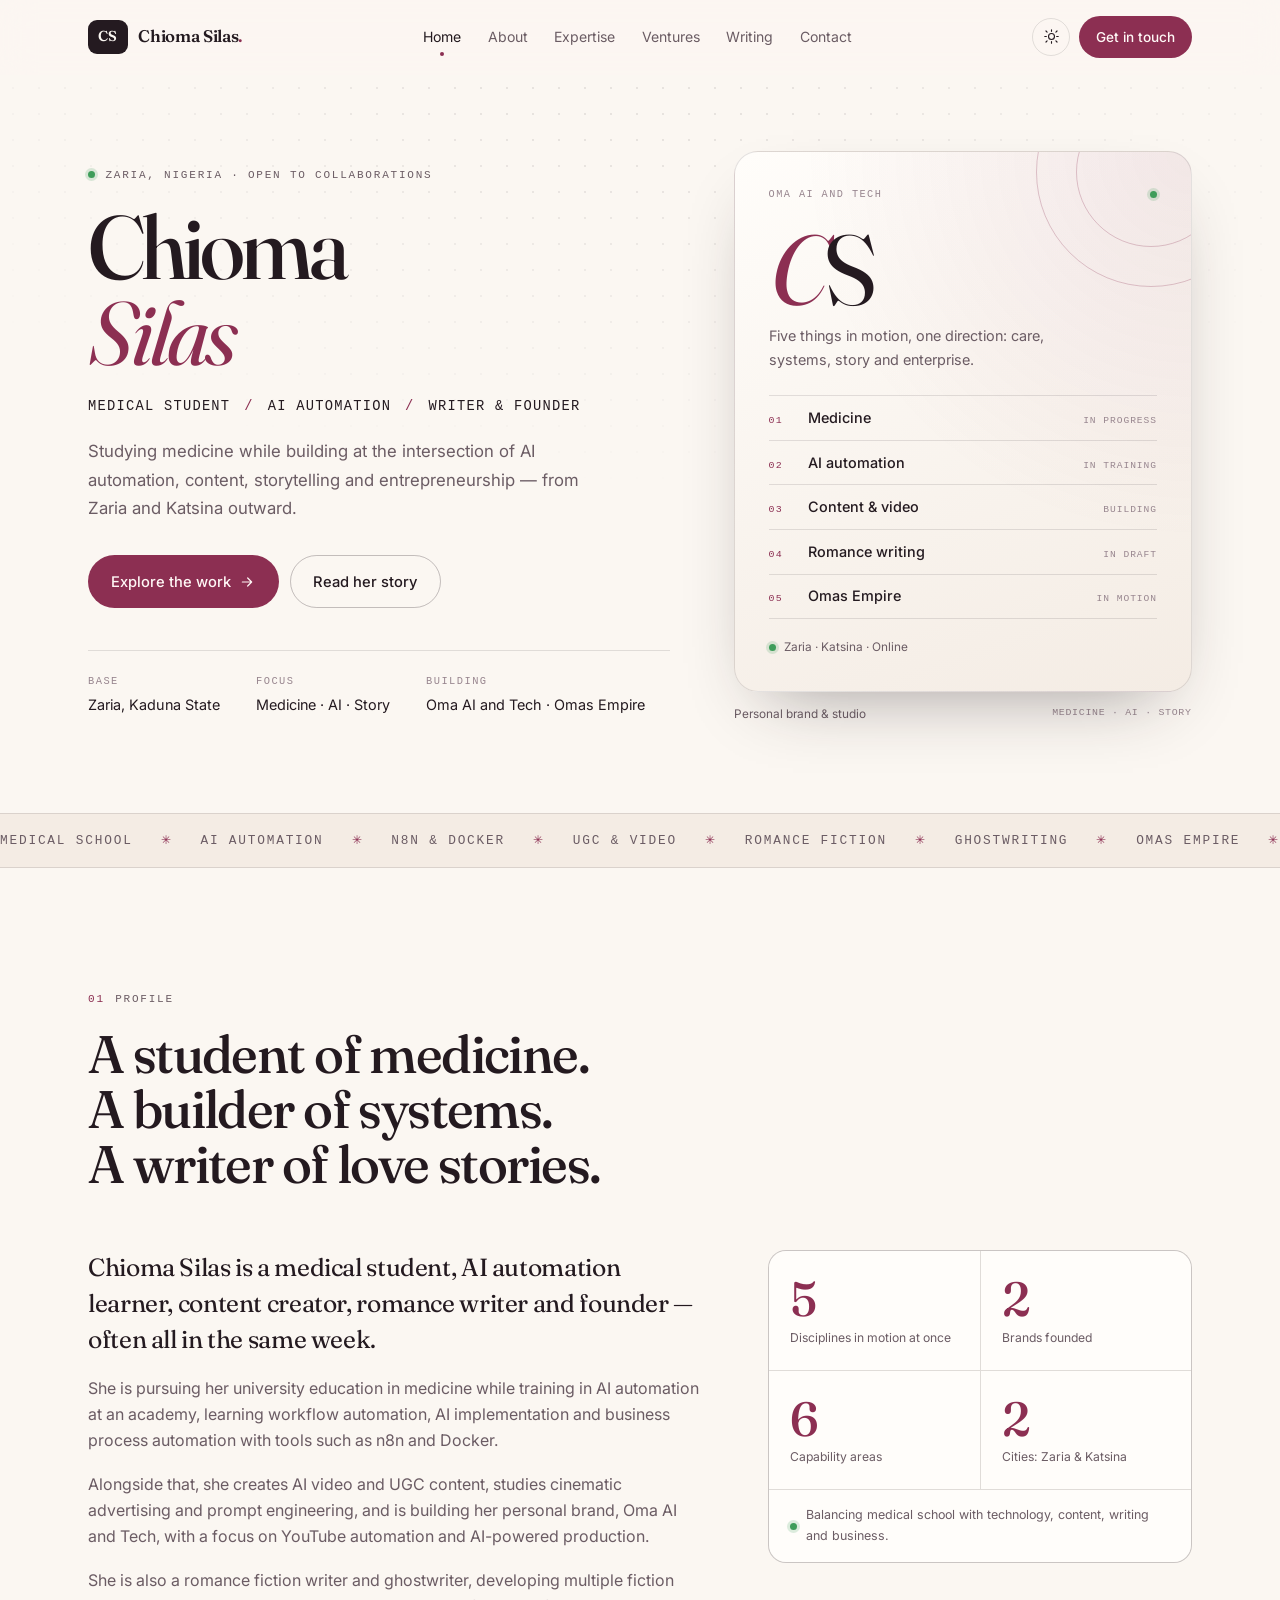
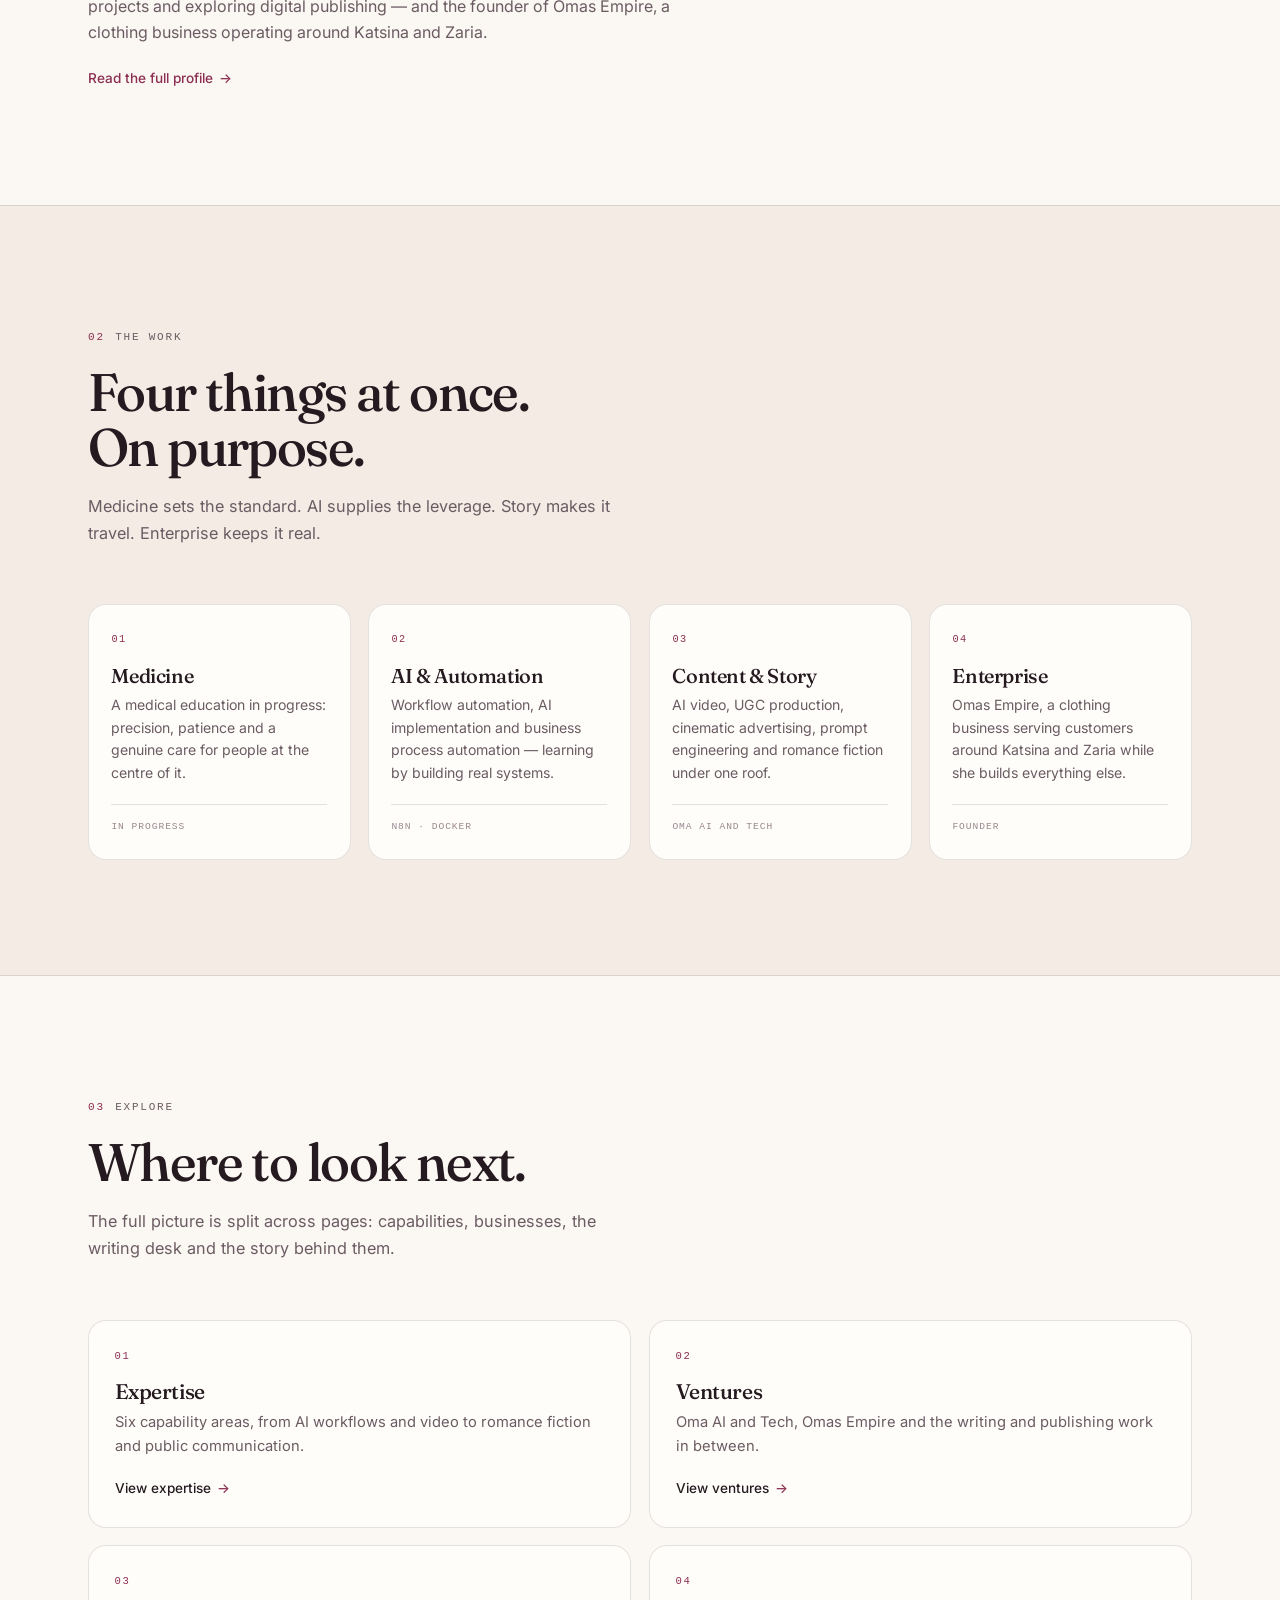
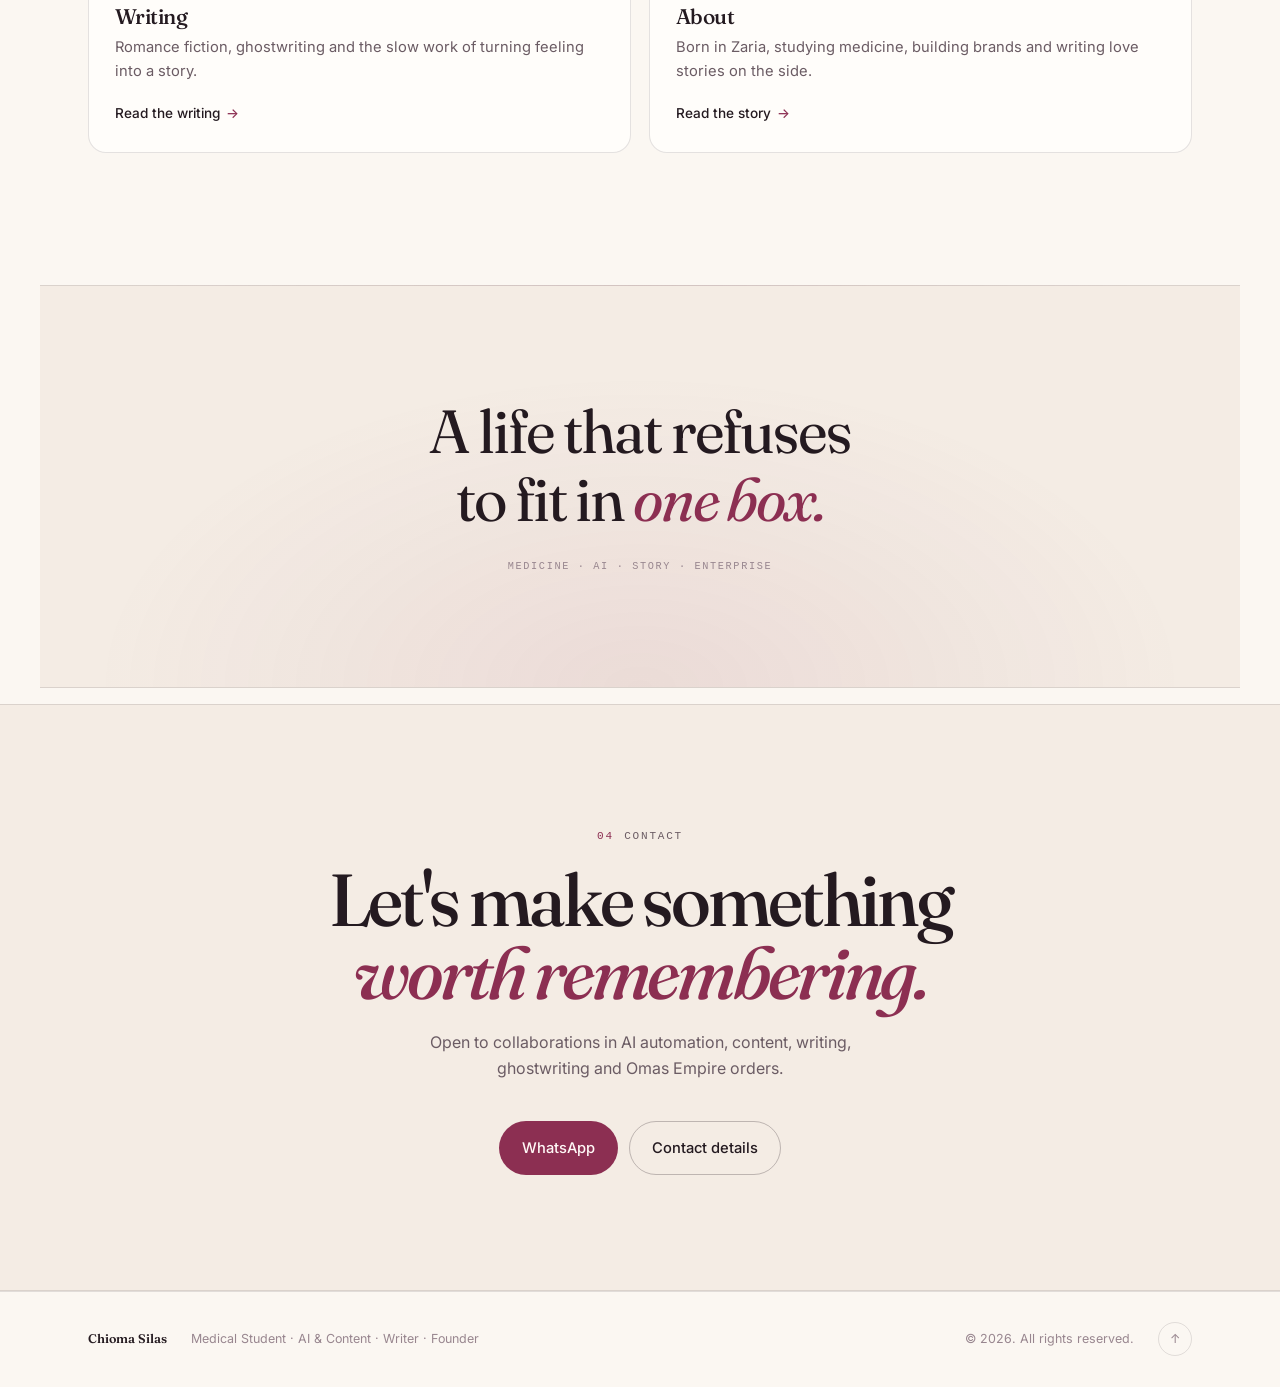
==== commit ac032cb3: "Add Chioma's email, WhatsApp and phone contact details" ====
--- a/index.html
+++ b/index.html
@@ -32,6 +32,8 @@
     "jobTitle": "Medical Student, AI Automation Learner, Writer & Founder",
     "birthDate": "--04-29",
     "birthPlace": { "@type": "Place", "name": "Zaria, Kaduna State, Nigeria" },
+    "email": "mailto:chiomasilas92@gmail.com",
+    "telephone": "+2349070099071",
     "affiliation": [
       { "@type": "Organization", "name": "Oma AI and Tech" },
       { "@type": "Organization", "name": "Omas Empire" }
@@ -328,8 +330,8 @@
             ghostwriting and Omas Empire orders.
           </p>
           <div class="contact-actions">
-            <a class="btn btn-primary" href="contact.html">Contact details</a>
-            <a class="btn btn-ghost" href="writing.html">Read the writing</a>
+            <a class="btn btn-primary" href="https://wa.me/2349070099071" target="_blank" rel="noopener">WhatsApp</a>
+            <a class="btn btn-ghost" href="contact.html">Contact details</a>
           </div>
         </div>
       </div>
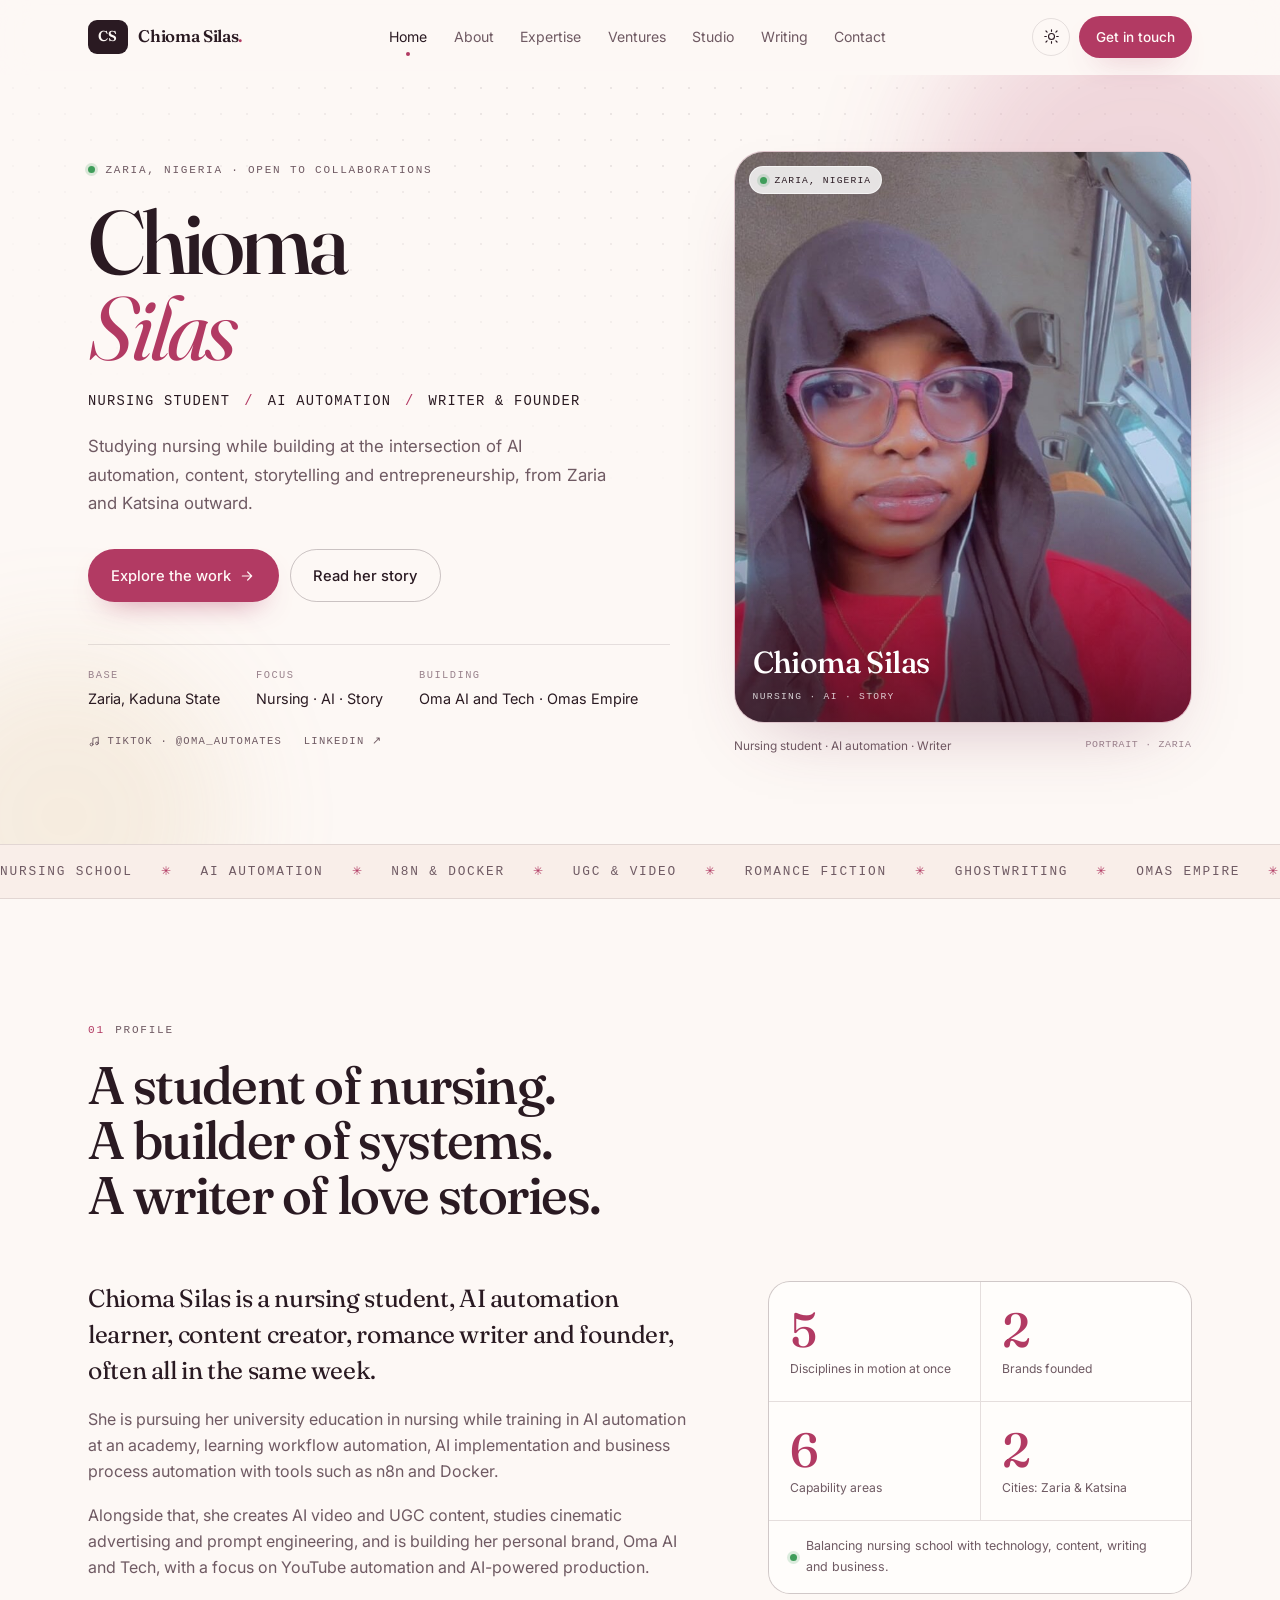
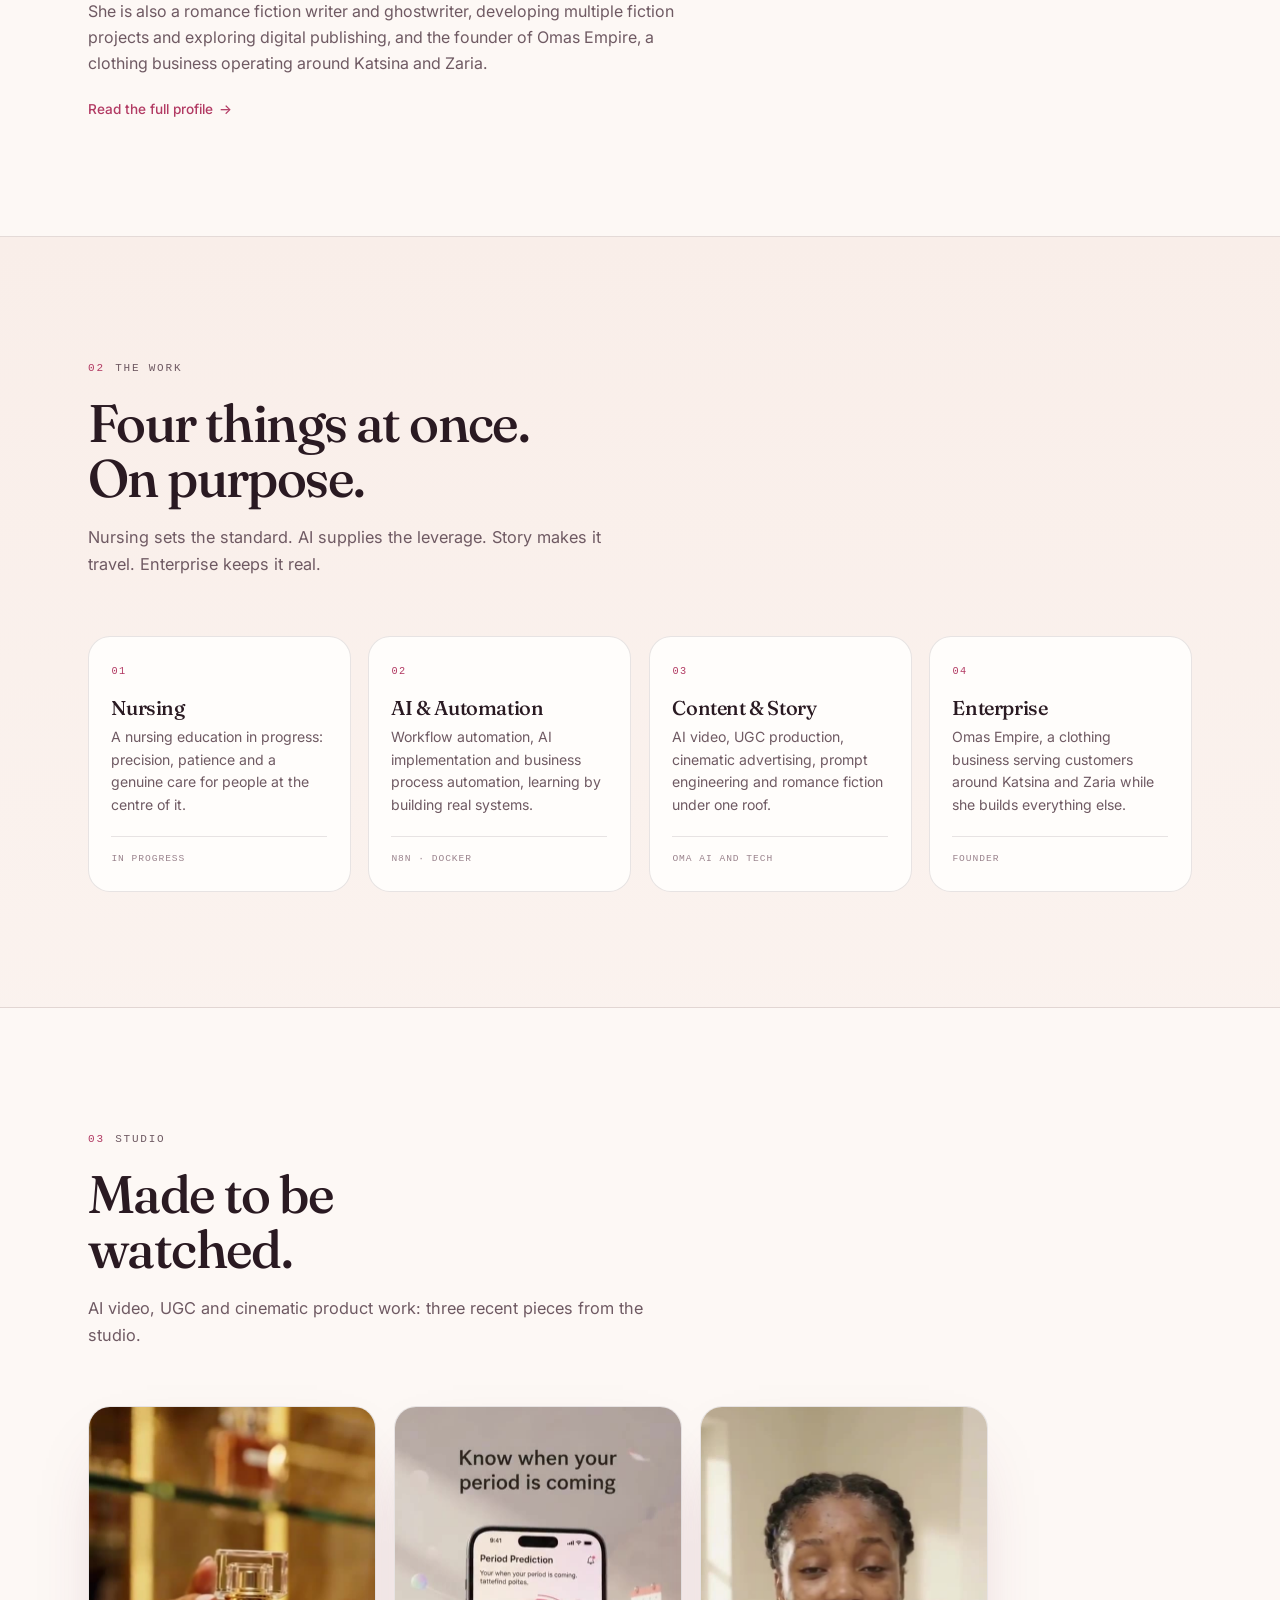
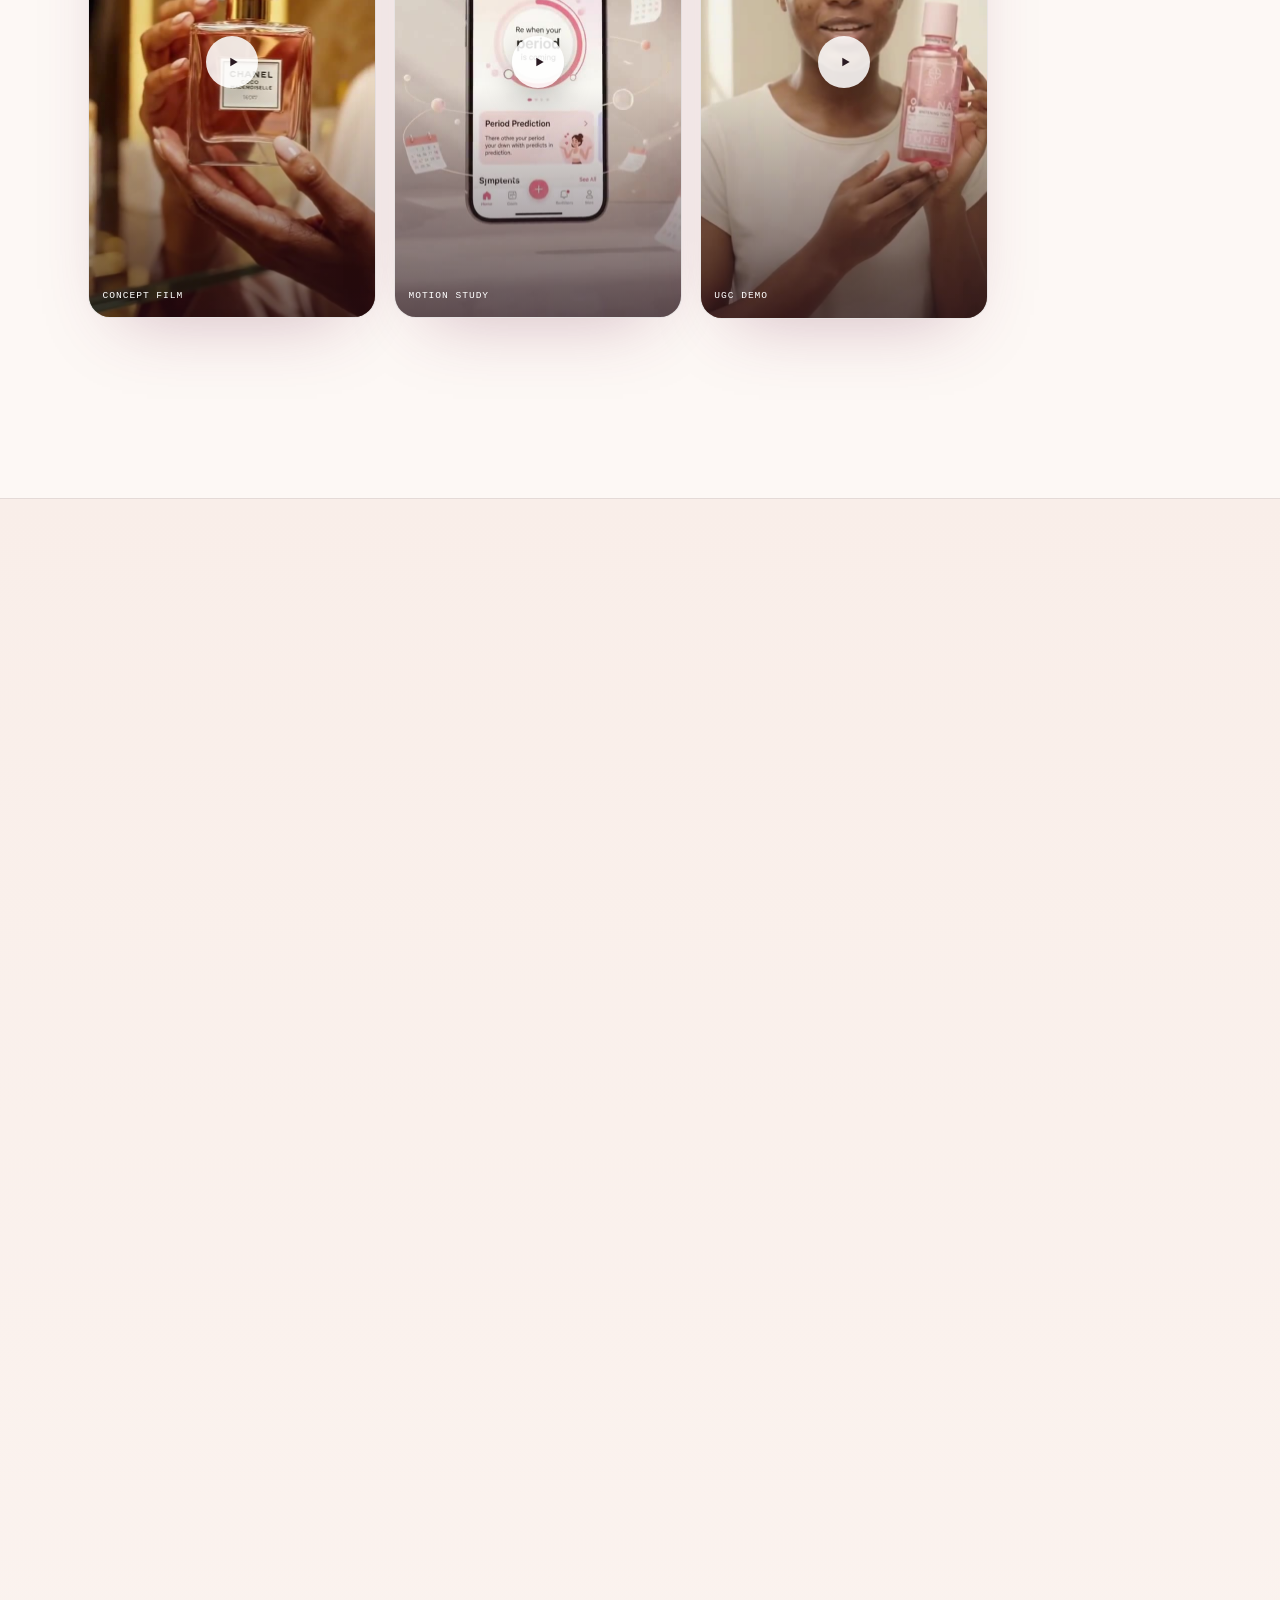
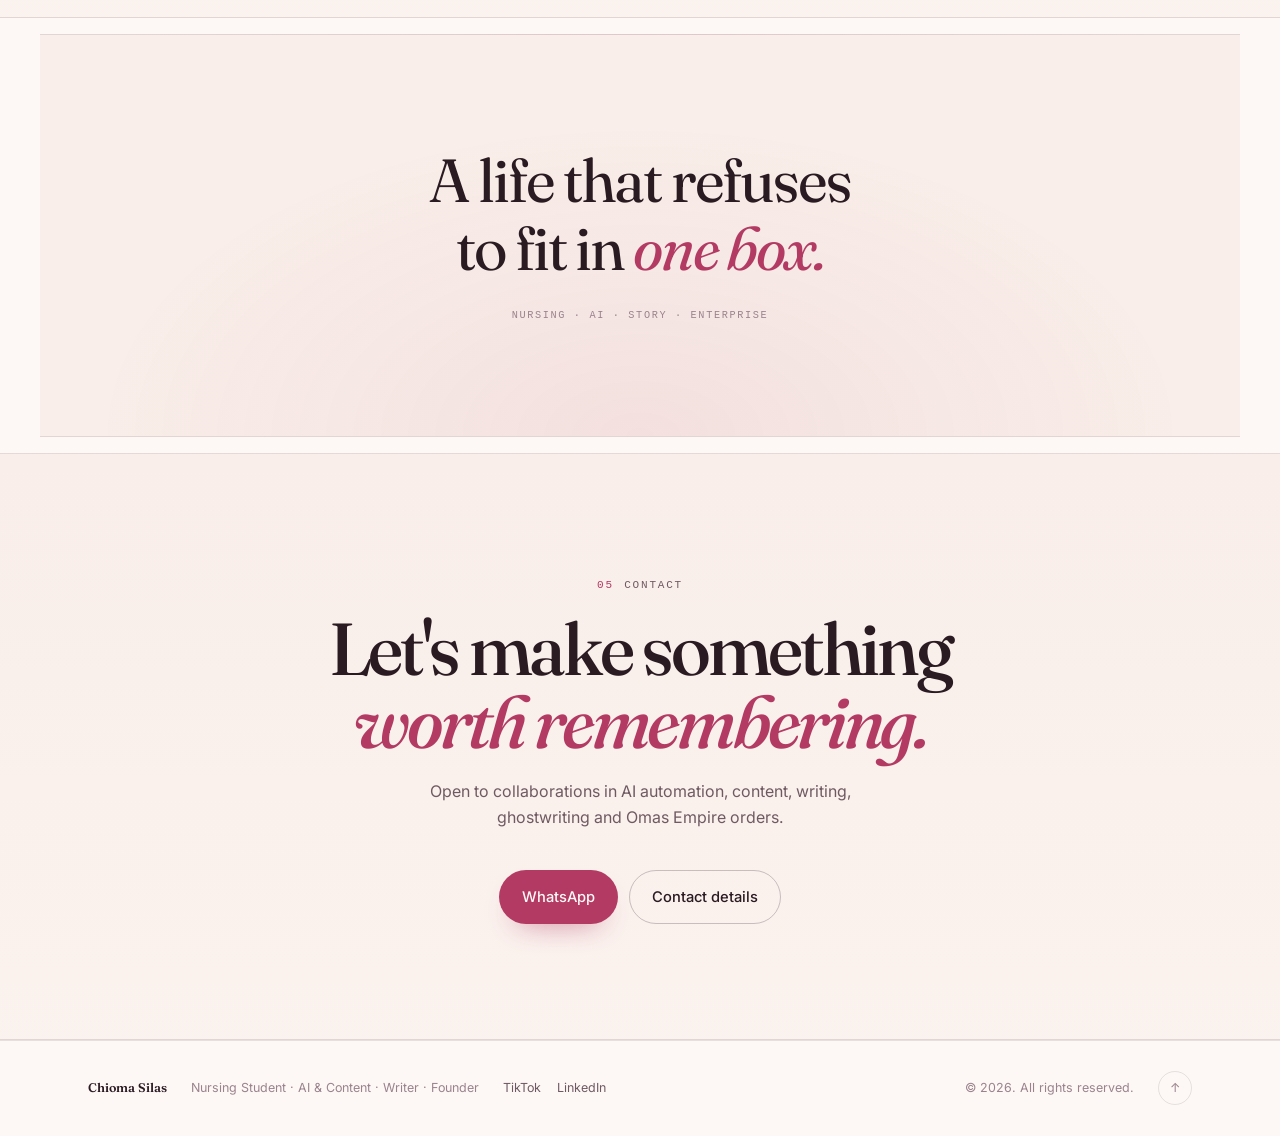
==== commit 81d89a9e: "Add Chioma's portrait, studio videos and responsive polish" ====
--- a/index.html
+++ b/index.html
@@ -4,15 +4,16 @@
   <meta charset="utf-8" />
   <meta name="viewport" content="width=device-width, initial-scale=1" />
 
-  <title>Chioma Silas | Medicine, AI &amp; Story</title>
-  <meta name="description" content="Chioma Silas is a medical student, AI automation learner, content creator and romance writer in Zaria, Nigeria. Founder of Oma AI and Tech and Omas Empire." />
+  <title>Chioma Silas | Nursing, AI &amp; Story</title>
+  <meta name="description" content="Chioma Silas is a nursing student, AI automation learner, content creator and romance writer in Zaria, Nigeria. Founder of Oma AI and Tech and Omas Empire." />
   <meta name="author" content="Chioma Silas" />
   <meta name="theme-color" content="#fbf7f2" />
 
   <meta property="og:type" content="website" />
-  <meta property="og:title" content="Chioma Silas | Medicine, AI &amp; Story" />
-  <meta property="og:description" content="Medical student, AI automation learner, content creator and romance writer. Founder of Oma AI and Tech and Omas Empire." />
-  <meta property="og:image" content="assets/img/og-cover.png" />
+  <meta property="og:title" content="Chioma Silas | Nursing, AI &amp; Story" />
+  <meta property="og:description" content="Nursing student, AI automation learner, content creator and romance writer. Founder of Oma AI and Tech and Omas Empire." />
+  <meta property="og:image" content="https://comradeonboard.github.io/chioma-silas-portfolio/assets/img/og-cover.png" />
+  <meta name="twitter:image" content="https://comradeonboard.github.io/chioma-silas-portfolio/assets/img/og-cover.png" />
   <meta property="og:url" content="https://comradeonboard.github.io/chioma-silas-portfolio/" />
   <meta name="twitter:card" content="summary_large_image" />
 
@@ -29,17 +30,22 @@
     "@context": "https://schema.org",
     "@type": "Person",
     "name": "Chioma Silas",
-    "jobTitle": "Medical Student, AI Automation Learner, Writer & Founder",
+    "jobTitle": "Nursing Student, AI Automation Learner, Writer & Founder",
     "birthDate": "--04-29",
     "birthPlace": { "@type": "Place", "name": "Zaria, Kaduna State, Nigeria" },
     "email": "mailto:chiomasilas92@gmail.com",
     "telephone": "+2349070099071",
+    "image": "https://comradeonboard.github.io/chioma-silas-portfolio/assets/img/chioma.jpg",
+    "sameAs": [
+      "https://www.tiktok.com/@oma_automates",
+      "https://www.linkedin.com/in/chioma-silas-b82951314"
+    ],
     "affiliation": [
       { "@type": "Organization", "name": "Oma AI and Tech" },
       { "@type": "Organization", "name": "Omas Empire" }
     ],
     "knowsAbout": [
-      "Medicine", "AI Automation", "n8n", "Docker", "Business Process Automation",
+      "Nursing", "AI Automation", "n8n", "Docker", "Business Process Automation",
       "AI Video Creation", "UGC Content Production", "Prompt Engineering",
       "Romance Fiction", "Ghostwriting", "Digital Publishing", "Entrepreneurship"
     ]
@@ -61,6 +67,7 @@
         <a href="about.html">About</a>
         <a href="expertise.html">Expertise</a>
         <a href="ventures.html">Ventures</a>
+        <a href="studio.html">Studio</a>
         <a href="writing.html">Writing</a>
         <a href="contact.html">Contact</a>
       </nav>
@@ -86,6 +93,8 @@
 
   <main id="main">
     <section class="hero grid-bg" id="top">
+      <span class="orb orb-1" aria-hidden="true"></span>
+      <span class="orb orb-2" aria-hidden="true"></span>
       <div class="container hero-grid">
         <div class="hero-copy">
           <p class="eyebrow reveal">
@@ -98,12 +107,12 @@
           </h1>
 
           <p class="hero-role reveal">
-            Medical Student <span class="sep">/</span> AI Automation <span class="sep">/</span> Writer &amp; Founder
+            Nursing Student <span class="sep">/</span> AI Automation <span class="sep">/</span> Writer &amp; Founder
           </p>
 
           <p class="hero-lede reveal">
-            Studying medicine while building at the intersection of AI
-            automation, content, storytelling and entrepreneurship — from
+            Studying nursing while building at the intersection of AI
+            automation, content, storytelling and entrepreneurship, from
             Zaria and Katsina outward.
           </p>
 
@@ -117,39 +126,34 @@
 
           <ul class="hero-meta reveal">
             <li><span class="meta-k">Base</span><span class="meta-v">Zaria, Kaduna State</span></li>
-            <li><span class="meta-k">Focus</span><span class="meta-v">Medicine · AI · Story</span></li>
+            <li><span class="meta-k">Focus</span><span class="meta-v">Nursing · AI · Story</span></li>
             <li><span class="meta-k">Building</span><span class="meta-v">Oma AI and Tech · Omas Empire</span></li>
           </ul>
+
+          <p class="hero-social reveal">
+            <a href="https://www.tiktok.com/@oma_automates" target="_blank" rel="noopener">
+              <svg viewBox="0 0 24 24" fill="none" stroke="currentColor" stroke-width="1.7" stroke-linecap="round" stroke-linejoin="round" aria-hidden="true"><path d="M9 17.5V6l10-2v11.5"/><circle cx="6.5" cy="17.5" r="2.5"/><circle cx="16.5" cy="15.5" r="2.5"/></svg>
+              TikTok · @oma_automates
+            </a>
+            <a href="https://www.linkedin.com/in/chioma-silas-b82951314" target="_blank" rel="noopener">LinkedIn ↗</a>
+          </p>
         </div>
 
         <figure class="hero-figure reveal">
-          <div class="hero-panel">
-            <div class="panel-top">
-              <span>Oma AI and Tech</span>
+          <div class="portrait-frame">
+            <img src="assets/img/chioma.jpg" alt="Portrait of Chioma Silas" width="710" height="888" />
+            <span class="portrait-chip">
               <span class="dot-live" aria-hidden="true"></span>
-            </div>
-
-            <p class="panel-mark">C<span>S</span></p>
-            <p class="panel-lede">
-              Five things in motion, one direction: care, systems, story and enterprise.
-            </p>
-
-            <ul class="focus-list">
-              <li><span class="f-no">01</span><span class="f-name">Medicine</span><span class="f-state">In progress</span></li>
-              <li><span class="f-no">02</span><span class="f-name">AI automation</span><span class="f-state">In training</span></li>
-              <li><span class="f-no">03</span><span class="f-name">Content &amp; video</span><span class="f-state">Building</span></li>
-              <li><span class="f-no">04</span><span class="f-name">Romance writing</span><span class="f-state">In draft</span></li>
-              <li><span class="f-no">05</span><span class="f-name">Omas Empire</span><span class="f-state">In motion</span></li>
-            </ul>
-
-            <p class="panel-foot">
-              <span class="dot-live" aria-hidden="true"></span>
-              Zaria · Katsina · Online
-            </p>
+              Zaria, Nigeria
+            </span>
+            <div class="portrait-overlay">
+              <span class="portrait-name">Chioma Silas</span>
+              <span class="portrait-role">Nursing · AI · Story</span>
+            </div>
           </div>
           <figcaption class="hero-cap">
-            <span>Personal brand &amp; studio</span>
-            <span class="cap-meta">Medicine · AI · Story</span>
+            <span>Nursing student · AI automation · Writer</span>
+            <span class="cap-meta">Portrait · Zaria</span>
           </figcaption>
         </figure>
       </div>
@@ -157,7 +161,7 @@
 
     <div class="strip" aria-hidden="true">
       <div class="strip-track">
-        <span>Medical School</span><i>✳</i>
+        <span>Nursing School</span><i>✳</i>
         <span>AI Automation</span><i>✳</i>
         <span>n8n &amp; Docker</span><i>✳</i>
         <span>UGC &amp; Video</span><i>✳</i>
@@ -165,7 +169,7 @@
         <span>Ghostwriting</span><i>✳</i>
         <span>Omas Empire</span><i>✳</i>
         <span>Oma AI and Tech</span><i>✳</i>
-        <span>Medical School</span><i>✳</i>
+        <span>Nursing School</span><i>✳</i>
         <span>AI Automation</span><i>✳</i>
         <span>n8n &amp; Docker</span><i>✳</i>
         <span>UGC &amp; Video</span><i>✳</i>
@@ -180,17 +184,17 @@
       <div class="container">
         <header class="section-head reveal">
           <p class="eyebrow"><span class="idx">01</span> Profile</p>
-          <h2 class="section-title">A student of medicine.<br />A builder of systems.<br />A writer of love stories.</h2>
+          <h2 class="section-title">A student of nursing.<br />A builder of systems.<br />A writer of love stories.</h2>
         </header>
 
         <div class="about-grid">
           <div class="about-copy reveal">
             <p class="lede">
-              Chioma Silas is a medical student, AI automation learner, content
-              creator, romance writer and founder — often all in the same week.
+              Chioma Silas is a nursing student, AI automation learner, content
+              creator, romance writer and founder, often all in the same week.
             </p>
             <p>
-              She is pursuing her university education in medicine while training
+              She is pursuing her university education in nursing while training
               in AI automation at an academy, learning workflow automation, AI
               implementation and business process automation with tools such as
               n8n and Docker.
@@ -203,7 +207,7 @@
             </p>
             <p>
               She is also a romance fiction writer and ghostwriter, developing
-              multiple fiction projects and exploring digital publishing — and the
+              multiple fiction projects and exploring digital publishing, and the
               founder of Omas Empire, a clothing business operating around Katsina
               and Zaria.
             </p>
@@ -229,7 +233,7 @@
             </div>
             <div class="stat-note">
               <span class="dot-live" aria-hidden="true"></span>
-              Balancing medical school with technology, content, writing and business.
+              Balancing nursing school with technology, content, writing and business.
             </div>
           </aside>
         </div>
@@ -241,21 +245,21 @@
         <header class="section-head reveal">
           <p class="eyebrow"><span class="idx">02</span> The work</p>
           <h2 class="section-title">Four things at once.<br />On purpose.</h2>
-          <p class="section-sub">Medicine sets the standard. AI supplies the leverage. Story makes it travel. Enterprise keeps it real.</p>
+          <p class="section-sub">Nursing sets the standard. AI supplies the leverage. Story makes it travel. Enterprise keeps it real.</p>
         </header>
 
         <div class="pillar-grid">
           <article class="pillar reveal">
             <span class="pillar-no">01</span>
-            <h3>Medicine</h3>
-            <p>A medical education in progress: precision, patience and a genuine care for people at the centre of it.</p>
+            <h3>Nursing</h3>
+            <p>A nursing education in progress: precision, patience and a genuine care for people at the centre of it.</p>
             <span class="pillar-tag">In progress</span>
           </article>
 
           <article class="pillar reveal">
             <span class="pillar-no">02</span>
             <h3>AI &amp; Automation</h3>
-            <p>Workflow automation, AI implementation and business process automation — learning by building real systems.</p>
+            <p>Workflow automation, AI implementation and business process automation, learning by building real systems.</p>
             <span class="pillar-tag">n8n · Docker</span>
           </article>
 
@@ -276,12 +280,44 @@
       </div>
     </section>
 
-    <section class="section" id="explore">
+    <section class="section" id="studio-preview">
       <div class="container">
         <header class="section-head reveal">
-          <p class="eyebrow"><span class="idx">03</span> Explore</p>
+          <p class="eyebrow"><span class="idx">03</span> Studio</p>
+          <h2 class="section-title">Made to be<br />watched.</h2>
+          <p class="section-sub">AI video, UGC and cinematic product work: three recent pieces from the studio.</p>
+        </header>
+
+        <div class="preview-reels reveal">
+          <a class="preview-reel" href="studio.html">
+            <img src="assets/img/studio/cinematic.jpg" alt="Still from a cinematic perfume concept film" loading="lazy" />
+            <span class="preview-play" aria-hidden="true"><svg viewBox="0 0 24 24" fill="currentColor"><path d="M8 5.5v13l11-6.5-11-6.5Z"/></svg></span>
+            <span class="preview-label">Concept film</span>
+          </a>
+          <a class="preview-reel" href="studio.html">
+            <img src="assets/img/studio/app.jpg" alt="Still from a period tracker app motion study" loading="lazy" />
+            <span class="preview-play" aria-hidden="true"><svg viewBox="0 0 24 24" fill="currentColor"><path d="M8 5.5v13l11-6.5-11-6.5Z"/></svg></span>
+            <span class="preview-label">Motion study</span>
+          </a>
+          <a class="preview-reel" href="studio.html">
+            <img src="assets/img/studio/ugc.jpg" alt="Still from a skincare UGC demo" loading="lazy" />
+            <span class="preview-play" aria-hidden="true"><svg viewBox="0 0 24 24" fill="currentColor"><path d="M8 5.5v13l11-6.5-11-6.5Z"/></svg></span>
+            <span class="preview-label">UGC demo</span>
+          </a>
+        </div>
+
+        <p class="preview-more reveal">
+          <a class="link-arrow" href="studio.html">Enter the studio <span aria-hidden="true">→</span></a>
+        </p>
+      </div>
+    </section>
+
+    <section class="section section-alt" id="explore">
+      <div class="container">
+        <header class="section-head reveal">
+          <p class="eyebrow"><span class="idx">04</span> Explore</p>
           <h2 class="section-title">Where to look next.</h2>
-          <p class="section-sub">The full picture is split across pages: capabilities, businesses, the writing desk and the story behind them.</p>
+          <p class="section-sub">The full picture is split across pages: capabilities, businesses, the studio, the writing desk and the story behind them.</p>
         </header>
 
         <div class="index-grid">
@@ -297,17 +333,29 @@
             <p>Oma AI and Tech, Omas Empire and the writing and publishing work in between.</p>
             <span class="index-link">View ventures <span aria-hidden="true">→</span></span>
           </a>
+          <a class="index-card reveal" href="studio.html">
+            <span class="index-no">03</span>
+            <h3>Studio</h3>
+            <p>AI video, UGC and cinematic product pieces, the work that is made to be watched.</p>
+            <span class="index-link">Enter the studio <span aria-hidden="true">→</span></span>
+          </a>
           <a class="index-card reveal" href="writing.html">
-            <span class="index-no">03</span>
+            <span class="index-no">04</span>
             <h3>Writing</h3>
             <p>Romance fiction, ghostwriting and the slow work of turning feeling into a story.</p>
             <span class="index-link">Read the writing <span aria-hidden="true">→</span></span>
           </a>
           <a class="index-card reveal" href="about.html">
-            <span class="index-no">04</span>
+            <span class="index-no">05</span>
             <h3>About</h3>
-            <p>Born in Zaria, studying medicine, building brands and writing love stories on the side.</p>
+            <p>Born in Zaria, studying nursing, building brands and writing love stories on the side.</p>
             <span class="index-link">Read the story <span aria-hidden="true">→</span></span>
+          </a>
+          <a class="index-card reveal" href="contact.html">
+            <span class="index-no">06</span>
+            <h3>Contact</h3>
+            <p>Email, WhatsApp, TikTok and LinkedIn: the direct routes to Chioma.</p>
+            <span class="index-link">Get in touch <span aria-hidden="true">→</span></span>
           </a>
         </div>
       </div>
@@ -317,13 +365,13 @@
       <blockquote class="reveal">
         A life that refuses<br />to fit in <em>one box.</em>
       </blockquote>
-      <figcaption class="reveal">Medicine · AI · Story · Enterprise</figcaption>
+      <figcaption class="reveal">Nursing · AI · Story · Enterprise</figcaption>
     </figure>
 
     <section class="section section-alt contact-band" id="contact-cta">
       <div class="container">
         <div class="contact-inner reveal">
-          <p class="eyebrow"><span class="idx">04</span> Contact</p>
+          <p class="eyebrow"><span class="idx">05</span> Contact</p>
           <h2 class="contact-title">Let's make something<br /><em>worth remembering.</em></h2>
           <p class="contact-sub">
             Open to collaborations in AI automation, content, writing,
@@ -341,7 +389,11 @@
   <footer class="site-footer">
     <div class="container footer-inner">
       <p class="footer-name">Chioma Silas</p>
-      <p class="footer-note">Medical Student · AI &amp; Content · Writer · Founder</p>
+      <p class="footer-note">Nursing Student · AI &amp; Content · Writer · Founder</p>
+      <p class="footer-social">
+        <a href="https://www.tiktok.com/@oma_automates" target="_blank" rel="noopener">TikTok</a>
+        <a href="https://www.linkedin.com/in/chioma-silas-b82951314" target="_blank" rel="noopener">LinkedIn</a>
+      </p>
       <p class="footer-legal">© <span id="year">2026</span>. All rights reserved.</p>
       <a class="to-top" href="#top" aria-label="Back to top">↑</a>
     </div>
--- a/assets/css/styles.css
+++ b/assets/css/styles.css
@@ -9,22 +9,22 @@
   --font-sans: "Inter", system-ui, -apple-system, "Segoe UI", Roboto, Helvetica, Arial, sans-serif;
   --font-mono: ui-monospace, "SFMono-Regular", Menlo, Consolas, "Liberation Mono", monospace;
 
-  --bg: #fbf7f2;
-  --bg-soft: #f4ece4;
-  --surface: #fffdfa;
-  --text: #241a20;
-  --muted: #6b5c64;
-  --faint: #98868f;
-  --line: rgba(36, 26, 32, 0.12);
-  --line-strong: rgba(36, 26, 32, 0.26);
-  --accent: #8c2f52;
-  --accent-2: #b8863b;
-  --accent-soft: rgba(140, 47, 82, 0.09);
+  --bg: #fdf8f5;
+  --bg-soft: #f9eee9;
+  --surface: #fffdfb;
+  --text: #2a1a22;
+  --muted: #6f5a63;
+  --faint: #9a838d;
+  --line: rgba(42, 26, 34, 0.11);
+  --line-strong: rgba(42, 26, 34, 0.24);
+  --accent: #b23a63;
+  --accent-2: #c9a25e;
+  --accent-soft: rgba(178, 58, 99, 0.08);
   --accent-ink: #fff8f6;
 
-  --radius: 18px;
-  --radius-sm: 11px;
-  --shadow: 0 30px 70px -34px rgba(36, 26, 32, 0.45);
+  --radius: 22px;
+  --radius-sm: 14px;
+  --shadow: 0 30px 70px -34px rgba(120, 50, 80, 0.35);
 
   --container: 1200px;
   --gutter: clamp(1.25rem, 4vw, 3rem);
@@ -34,17 +34,17 @@
 }
 
 [data-theme="dark"] {
-  --bg: #171016;
-  --bg-soft: #1e151c;
-  --surface: #241a21;
-  --text: #f6efe9;
-  --muted: #b3a3ab;
-  --faint: #8c7b84;
+  --bg: #1a1016;
+  --bg-soft: #22151d;
+  --surface: #2a1a23;
+  --text: #f8f0ec;
+  --muted: #bda8b0;
+  --faint: #957f88;
   --line: rgba(255, 255, 255, 0.11);
   --line-strong: rgba(255, 255, 255, 0.24);
-  --accent: #e79ab5;
-  --accent-2: #d8b06a;
-  --accent-soft: rgba(231, 154, 181, 0.11);
+  --accent: #f0a3bd;
+  --accent-2: #e2c08a;
+  --accent-soft: rgba(240, 163, 189, 0.11);
   --accent-ink: #2a0f1b;
   --shadow: 0 30px 70px -34px rgba(0, 0, 0, 0.8);
 }
@@ -117,7 +117,7 @@
 
 .section { padding-block: var(--section-y); position: relative; }
 .section-alt {
-  background: var(--bg-soft);
+  background: linear-gradient(180deg, var(--bg-soft), color-mix(in srgb, var(--bg-soft) 55%, var(--bg)));
   border-block: 1px solid var(--line);
 }
 
@@ -205,6 +205,20 @@
   transition: color 0.2s, background-color 0.2s;
 }
 .nav a:hover { color: var(--text); background: var(--accent-soft); }
+.nav a::before {
+  content: "";
+  position: absolute;
+  left: 0.8rem;
+  right: 0.8rem;
+  bottom: 0.3rem;
+  height: 1px;
+  background: var(--accent);
+  transform: scaleX(0);
+  transform-origin: left;
+  transition: transform 0.35s var(--ease);
+}
+.nav a:hover::before { transform: scaleX(1); }
+.nav a[aria-current="page"]::before { display: none; }
 .nav a.is-active,
 .nav a[aria-current="page"] { color: var(--text); }
 .nav a.is-active::after,
@@ -259,8 +273,8 @@
 .btn:hover svg { transform: translate(2px, -2px); }
 .btn:active { transform: translateY(1px); }
 
-.btn-primary { background: var(--accent); color: var(--accent-ink); }
-.btn-primary:hover { background: color-mix(in srgb, var(--accent) 88%, #000); }
+.btn-primary { background: var(--accent); color: var(--accent-ink); box-shadow: 0 14px 30px -18px color-mix(in srgb, var(--accent) 80%, transparent); }
+.btn-primary:hover { background: color-mix(in srgb, var(--accent) 88%, #000); transform: translateY(-1px); }
 
 .btn-ghost { border-color: var(--line-strong); color: var(--text); }
 .btn-ghost:hover { border-color: var(--text); background: var(--surface); }
@@ -288,6 +302,46 @@
   overflow: hidden;
 }
 
+/* soft, drifting colour orbs */
+.hero .orb {
+  position: absolute;
+  z-index: -1;
+  border-radius: 50%;
+  filter: blur(60px);
+  opacity: 0.55;
+  pointer-events: none;
+}
+.orb-1 {
+  width: clamp(260px, 34vw, 440px);
+  height: clamp(260px, 34vw, 440px);
+  top: -12%;
+  right: -6%;
+  background: color-mix(in srgb, var(--accent) 32%, transparent);
+  animation: driftA 18s ease-in-out infinite alternate;
+}
+.orb-2 {
+  width: clamp(220px, 26vw, 340px);
+  height: clamp(220px, 26vw, 340px);
+  bottom: -18%;
+  left: -8%;
+  background: color-mix(in srgb, var(--accent-2) 26%, transparent);
+  animation: driftB 22s ease-in-out infinite alternate;
+}
+[data-theme="dark"] .hero .orb { opacity: 0.3; }
+
+@keyframes driftA {
+  from { transform: translate3d(0, 0, 0) scale(1); }
+  to { transform: translate3d(-28px, 26px, 0) scale(1.08); }
+}
+@keyframes driftB {
+  from { transform: translate3d(0, 0, 0) scale(1); }
+  to { transform: translate3d(24px, -22px, 0) scale(1.06); }
+}
+@keyframes floatY {
+  0%, 100% { transform: translateY(0); }
+  50% { transform: translateY(-8px); }
+}
+
 .hero-grid {
   display: grid;
   grid-template-columns: minmax(0, 1.12fr) minmax(0, 0.88fr);
@@ -302,6 +356,11 @@
   background: #3f9d5a;
   box-shadow: 0 0 0 3px rgba(63, 157, 90, 0.18);
   flex: none;
+  animation: pulseDot 2.6s ease-in-out infinite;
+}
+@keyframes pulseDot {
+  0%, 100% { box-shadow: 0 0 0 3px rgba(63, 157, 90, 0.18); }
+  50% { box-shadow: 0 0 0 7px rgba(63, 157, 90, 0); }
 }
 .eyebrow .dot-live { margin-top: 0.45em; }
 [data-theme="dark"] .dot-live { background: #5fd07c; box-shadow: 0 0 0 3px rgba(95, 208, 124, 0.16); }
@@ -351,19 +410,112 @@
 }
 .meta-v { font-size: 0.9rem; }
 
+.hero-social {
+  display: flex;
+  flex-wrap: wrap;
+  gap: 0.55rem 1.35rem;
+  margin-top: 1.35rem;
+  font-family: var(--font-mono);
+  font-size: 0.66rem;
+  letter-spacing: 0.12em;
+  text-transform: uppercase;
+}
+.hero-social a {
+  display: inline-flex;
+  align-items: center;
+  gap: 0.4rem;
+  color: var(--muted);
+  padding-bottom: 2px;
+  border-bottom: 1px solid transparent;
+  transition: color 0.25s, border-color 0.25s;
+}
+.hero-social a:hover { color: var(--accent); border-color: var(--accent); }
+.hero-social svg { width: 13px; height: 13px; }
+
 /* hero panel */
 .hero-figure { margin: 0; }
+
+.portrait-frame {
+  position: relative;
+  aspect-ratio: 4 / 5;
+  border-radius: 30px;
+  overflow: hidden;
+  border: 1px solid color-mix(in srgb, var(--accent) 18%, var(--line));
+  box-shadow: var(--shadow);
+  background: var(--surface);
+}
+.portrait-frame img {
+  width: 100%;
+  height: 100%;
+  object-fit: cover;
+  object-position: center 18%;
+  transition: transform 1s var(--ease);
+}
+.portrait-frame:hover img { transform: scale(1.03); }
+.portrait-frame::after {
+  content: "";
+  position: absolute;
+  inset: 0;
+  background: linear-gradient(to top, rgba(30, 10, 20, 0.62), transparent 42%);
+  pointer-events: none;
+}
+.portrait-chip {
+  position: absolute;
+  z-index: 1;
+  top: 0.9rem;
+  left: 0.9rem;
+  display: inline-flex;
+  align-items: center;
+  gap: 0.45rem;
+  font-family: var(--font-mono);
+  font-size: 0.6rem;
+  letter-spacing: 0.12em;
+  text-transform: uppercase;
+  color: #2a1a22;
+  background: rgba(255, 255, 255, 0.82);
+  border: 1px solid rgba(255, 255, 255, 0.6);
+  padding: 0.32rem 0.62rem;
+  border-radius: 999px;
+  backdrop-filter: blur(8px);
+}
+.portrait-overlay {
+  position: absolute;
+  z-index: 1;
+  left: 1.1rem;
+  right: 1.1rem;
+  bottom: 1.05rem;
+  display: flex;
+  flex-direction: column;
+  gap: 0.12rem;
+  color: #fff;
+}
+.portrait-name {
+  font-family: var(--font-display);
+  font-size: clamp(1.35rem, 2.4vw, 1.9rem);
+  font-weight: 500;
+  letter-spacing: -0.02em;
+}
+.portrait-role {
+  font-family: var(--font-mono);
+  font-size: 0.6rem;
+  letter-spacing: 0.14em;
+  text-transform: uppercase;
+  color: rgba(255, 255, 255, 0.78);
+}
+
 .hero-panel {
   position: relative;
   overflow: hidden;
   padding: clamp(1.5rem, 3vw, 2.1rem);
-  border: 1px solid var(--line);
-  border-radius: 24px;
+  border: 1px solid color-mix(in srgb, var(--accent) 16%, var(--line));
+  border-radius: 28px;
   background:
-    radial-gradient(circle at 100% 0%, var(--accent-soft), transparent 55%),
+    radial-gradient(circle at 100% 0%, color-mix(in srgb, var(--accent) 18%, transparent), transparent 58%),
     linear-gradient(160deg, var(--surface), var(--bg-soft));
   box-shadow: var(--shadow);
-}
+  animation: floatY 11s ease-in-out infinite;
+}
+.hero-panel:hover { animation-play-state: paused; }
 .hero-panel::before,
 .hero-panel::after {
   content: "";
@@ -488,6 +640,36 @@
   gap: clamp(2rem, 5vw, 4.5rem);
   align-items: start;
 }
+.about-aside { display: grid; gap: 1rem; max-width: 460px; }
+.about-photo {
+  position: relative;
+  margin: 0;
+  border-radius: var(--radius);
+  overflow: hidden;
+  border: 1px solid var(--line);
+  box-shadow: var(--shadow);
+  background: var(--surface);
+}
+.about-photo img {
+  width: 100%;
+  height: auto;
+  aspect-ratio: 4 / 5;
+  object-fit: cover;
+  object-position: center 18%;
+  transition: transform 0.9s var(--ease);
+}
+.about-photo:hover img { transform: scale(1.03); }
+.about-photo figcaption {
+  position: absolute;
+  inset: auto 0 0 0;
+  padding: 2rem 0.9rem 0.8rem;
+  font-family: var(--font-mono);
+  font-size: 0.6rem;
+  letter-spacing: 0.12em;
+  text-transform: uppercase;
+  color: #fff;
+  background: linear-gradient(to top, rgba(30, 10, 20, 0.6), transparent);
+}
 .about-copy p + p { margin-top: 1.05rem; color: var(--muted); }
 .about-copy .lede {
   font-family: var(--font-display);
@@ -857,6 +1039,156 @@
 }
 .index-link span { color: var(--accent); transition: transform 0.25s var(--ease); }
 .index-card:hover .index-link span { transform: translateX(4px); }
+
+/* ---------- Studio / reels ---------- */
+.studio-grid {
+  display: grid;
+  grid-template-columns: repeat(3, minmax(0, 1fr));
+  gap: clamp(1rem, 2.2vw, 1.6rem);
+}
+.reel { display: flex; flex-direction: column; }
+.reel-media {
+  position: relative;
+  aspect-ratio: 9 / 16;
+  border-radius: 26px;
+  overflow: hidden;
+  border: 1px solid var(--line);
+  background: var(--surface);
+  box-shadow: var(--shadow);
+  cursor: pointer;
+}
+.reel-media:focus-visible {
+  outline: 2px solid var(--accent);
+  outline-offset: 4px;
+}
+.reel-media video {
+  width: 100%;
+  height: 100%;
+  object-fit: cover;
+  transition: transform 0.9s var(--ease);
+}
+.reel:hover .reel-media video { transform: scale(1.03); }
+.reel-media::after {
+  content: "";
+  position: absolute;
+  inset: 0;
+  background: linear-gradient(to top, rgba(30, 10, 20, 0.55), transparent 40%);
+  pointer-events: none;
+}
+.reel-chip {
+  position: absolute;
+  z-index: 1;
+  top: 0.8rem;
+  left: 0.8rem;
+  font-family: var(--font-mono);
+  font-size: 0.58rem;
+  letter-spacing: 0.1em;
+  text-transform: uppercase;
+  color: #2a1a22;
+  background: rgba(255, 255, 255, 0.82);
+  border: 1px solid rgba(255, 255, 255, 0.6);
+  padding: 0.28rem 0.55rem;
+  border-radius: 999px;
+  backdrop-filter: blur(6px);
+}
+.reel-play {
+  position: absolute;
+  z-index: 1;
+  right: 0.8rem;
+  bottom: 0.8rem;
+  width: 38px;
+  height: 38px;
+  display: grid;
+  place-items: center;
+  border-radius: 50%;
+  background: rgba(255, 255, 255, 0.86);
+  color: #2a1a22;
+  box-shadow: 0 8px 20px rgba(0, 0, 0, 0.22);
+  pointer-events: none;
+  transition: opacity 0.3s var(--ease), transform 0.3s var(--ease);
+}
+.reel-media.is-playing .reel-play {
+  opacity: 0;
+  transform: scale(0.85);
+}
+.reel-play svg { width: 13px; height: 13px; margin-left: 2px; }
+.reel-meta { padding-top: 0.95rem; }
+.reel-meta h2 { font-size: 1.18rem; margin-bottom: 0.3rem; }
+.reel-meta p { color: var(--muted); font-size: 0.88rem; }
+.reel-tags { display: flex; flex-wrap: wrap; gap: 0.35rem; margin-top: 0.75rem; }
+.reel-tags li {
+  font-family: var(--font-mono);
+  font-size: 0.6rem;
+  letter-spacing: 0.08em;
+  text-transform: uppercase;
+  color: var(--faint);
+  border: 1px solid var(--line);
+  padding: 0.2rem 0.48rem;
+  border-radius: 999px;
+}
+
+/* ---------- Home: reel preview ---------- */
+.preview-reels {
+  display: grid;
+  grid-template-columns: repeat(3, minmax(0, 1fr));
+  gap: clamp(0.75rem, 1.6vw, 1.1rem);
+  max-width: 900px;
+}
+.preview-reel {
+  position: relative;
+  display: block;
+  aspect-ratio: 9 / 16;
+  border-radius: 22px;
+  overflow: hidden;
+  border: 1px solid var(--line);
+  background: var(--surface);
+  box-shadow: var(--shadow);
+}
+.preview-reel img {
+  width: 100%;
+  height: 100%;
+  object-fit: cover;
+  transition: transform 0.8s var(--ease);
+}
+.preview-reel:hover img { transform: scale(1.04); }
+.preview-reel::after {
+  content: "";
+  position: absolute;
+  inset: 0;
+  background: linear-gradient(to top, rgba(30, 10, 20, 0.62), transparent 45%);
+  pointer-events: none;
+}
+.preview-play {
+  position: absolute;
+  z-index: 1;
+  top: 50%;
+  left: 50%;
+  transform: translate(-50%, -50%);
+  width: 52px;
+  height: 52px;
+  display: grid;
+  place-items: center;
+  border-radius: 50%;
+  background: rgba(255, 255, 255, 0.86);
+  color: #2a1a22;
+  box-shadow: 0 12px 30px rgba(0, 0, 0, 0.24);
+  transition: transform 0.3s var(--ease);
+}
+.preview-reel:hover .preview-play { transform: translate(-50%, -50%) scale(1.08); }
+.preview-play svg { width: 16px; height: 16px; margin-left: 2px; }
+.preview-label {
+  position: absolute;
+  z-index: 1;
+  left: 0.85rem;
+  right: 0.85rem;
+  bottom: 0.85rem;
+  font-family: var(--font-mono);
+  font-size: 0.6rem;
+  letter-spacing: 0.1em;
+  text-transform: uppercase;
+  color: #fff;
+}
+.preview-more { margin-top: 1.25rem; }
 
 /* ---------- Writing ---------- */
 .genre-grid {
@@ -1014,6 +1346,13 @@
   color: var(--faint);
 }
 .footer-name { font-family: var(--font-display); font-weight: 600; color: var(--text); }
+.footer-social { display: inline-flex; flex-wrap: wrap; gap: 0.4rem 1rem; }
+.footer-social a {
+  color: var(--muted);
+  border-bottom: 1px solid transparent;
+  transition: color 0.2s, border-color 0.2s;
+}
+.footer-social a:hover { color: var(--accent); border-color: var(--accent); }
 .footer-legal { margin-left: auto; }
 .to-top {
   display: grid;
@@ -1160,7 +1499,8 @@
 
 @media (max-width: 640px) {
   .pillar-grid, .cap-grid, .venture-grid, .genre-grid, .process-grid { grid-template-columns: 1fr; }
-  .index-grid, .info-grid { grid-template-columns: 1fr; }
+  .index-grid, .info-grid, .studio-grid { grid-template-columns: 1fr; }
+  .preview-reels { grid-template-columns: 1fr; max-width: 340px; }
   .hero-meta { gap: 1.25rem 1.75rem; }
   .stats { grid-template-columns: 1fr 1fr; }
   .footer-legal { margin-left: 0; }
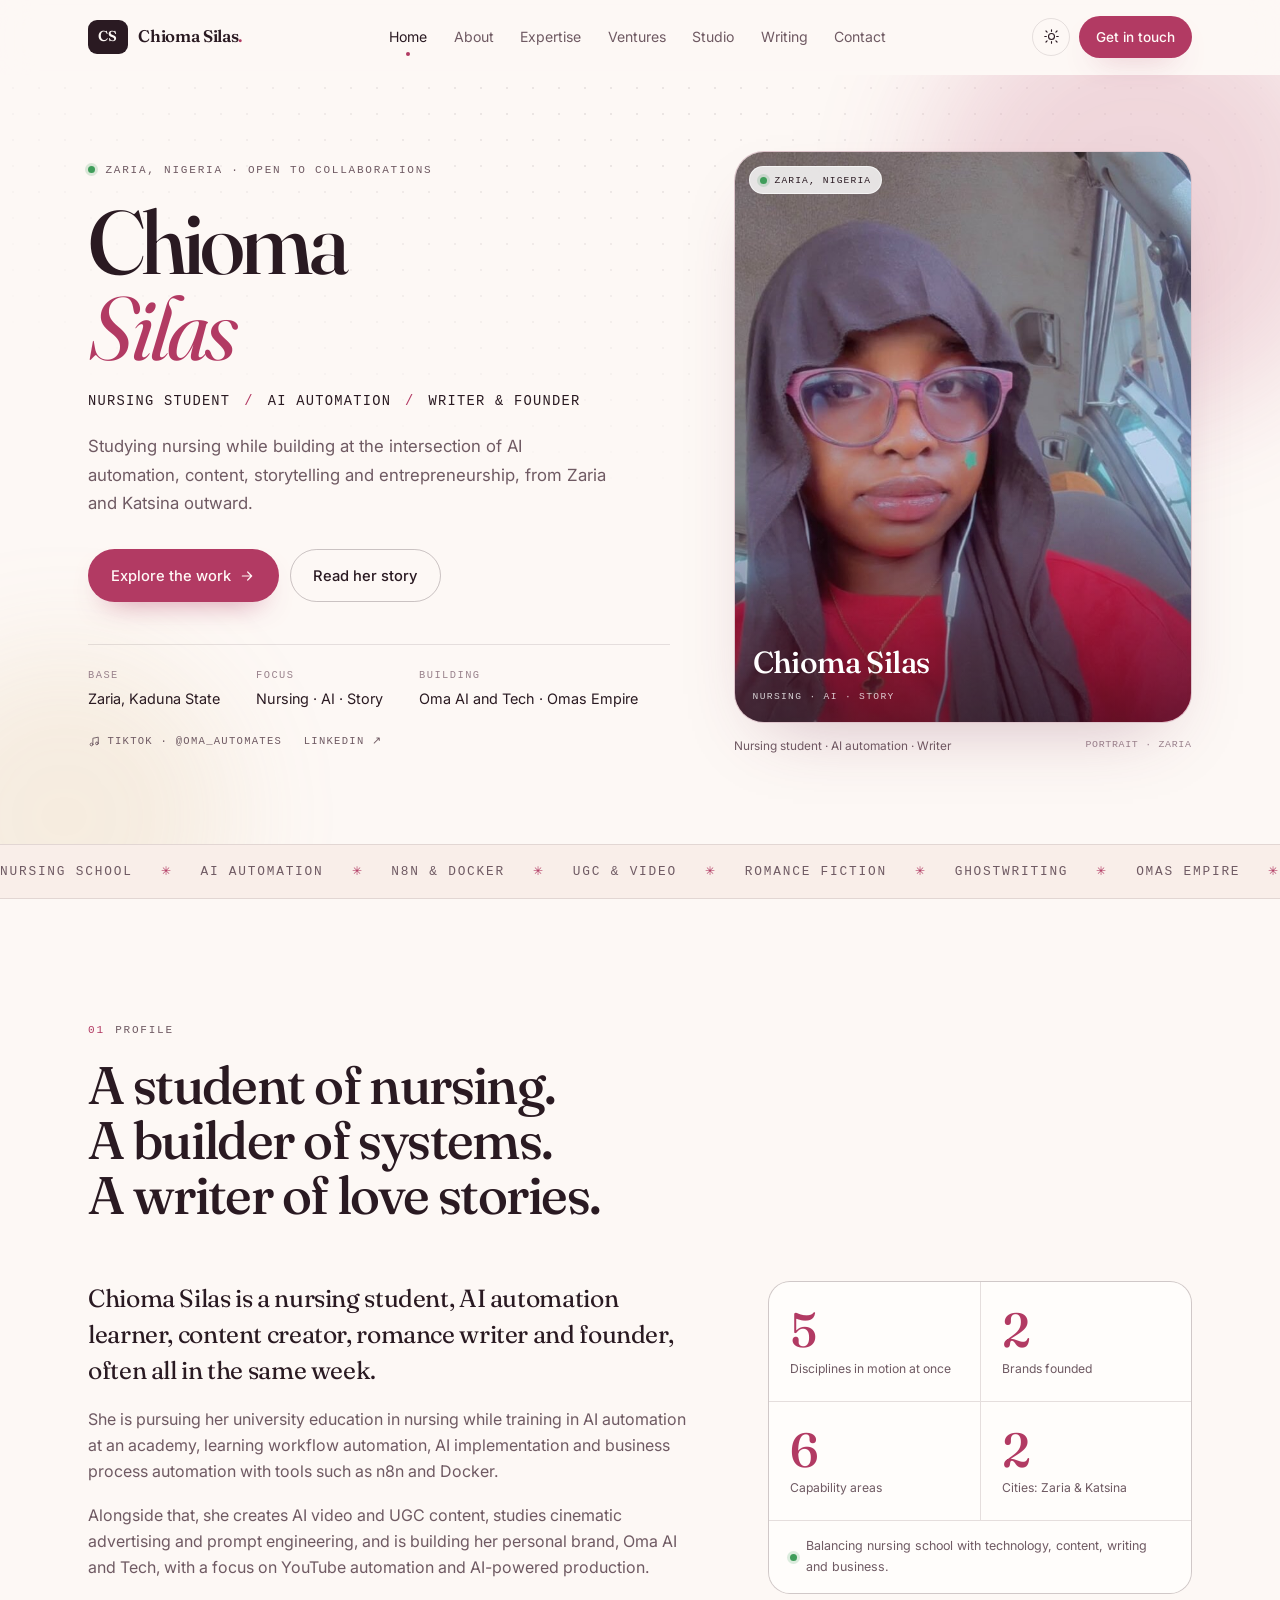
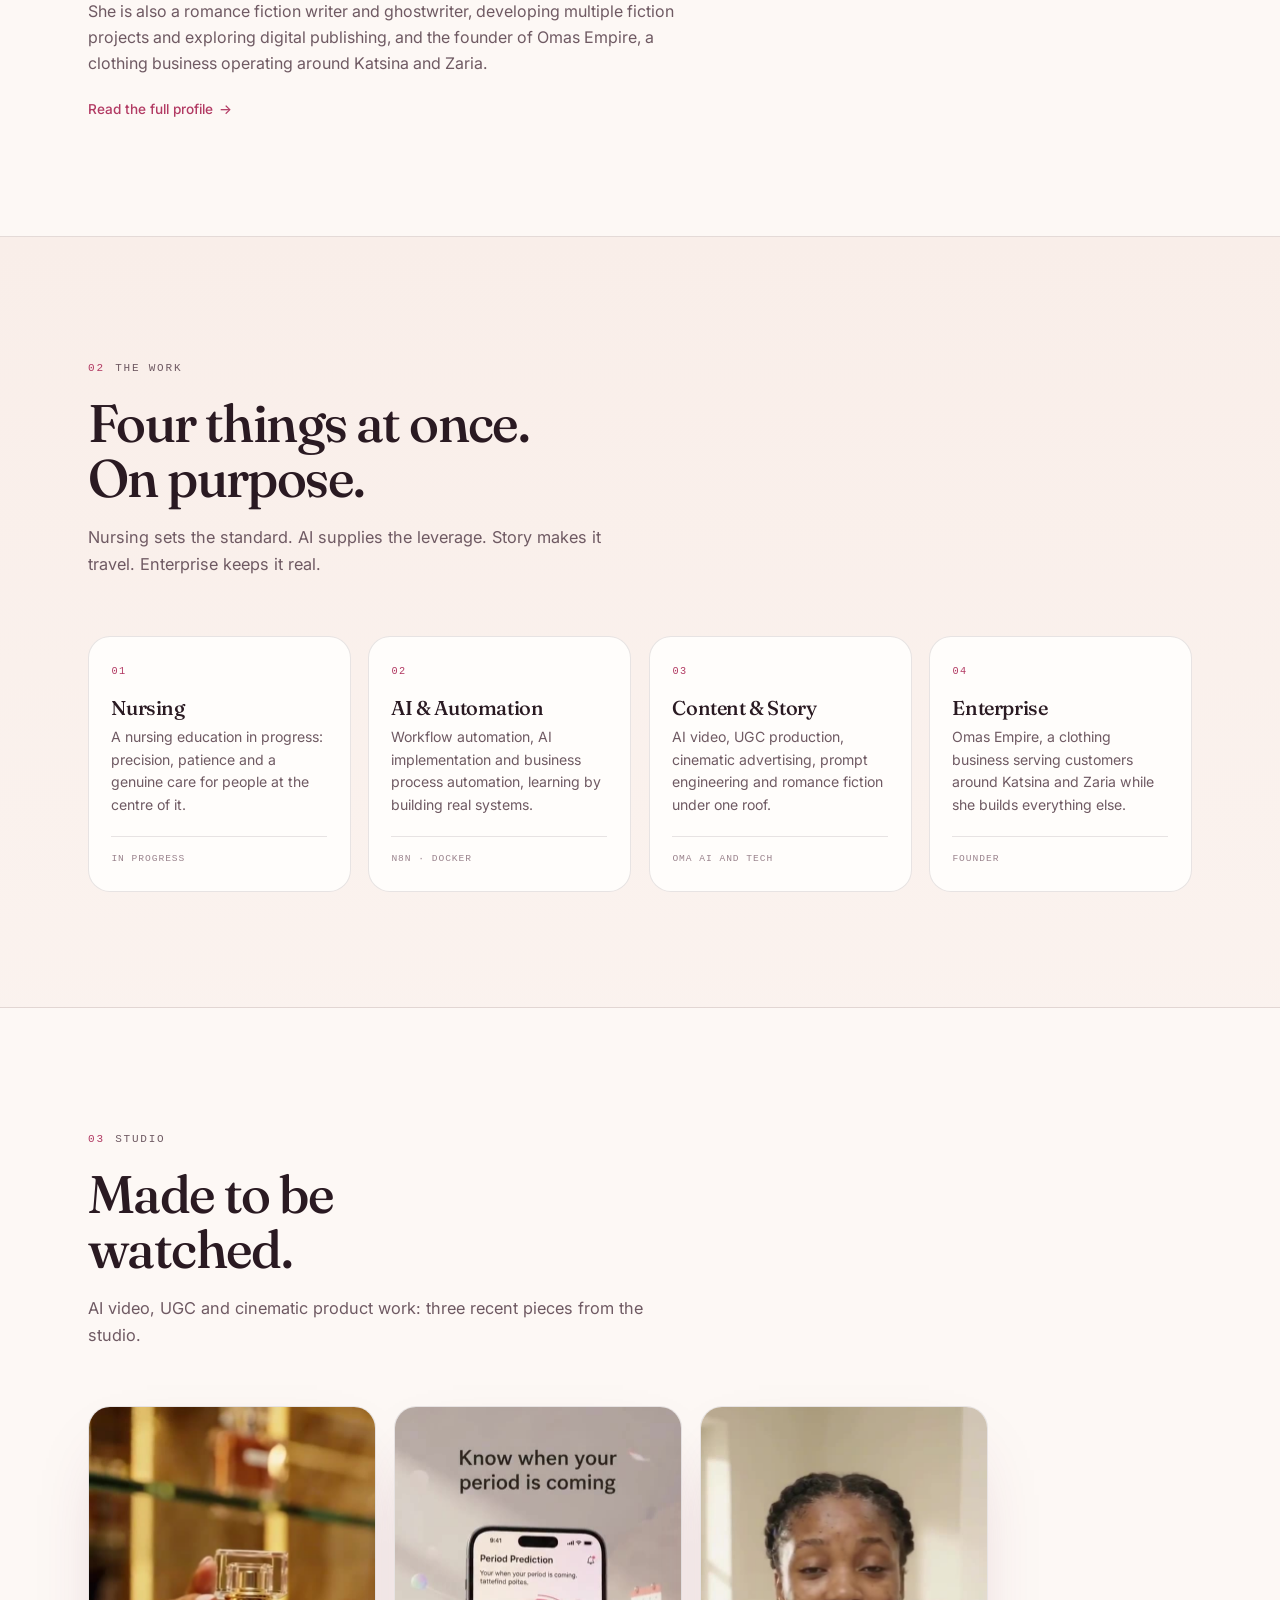
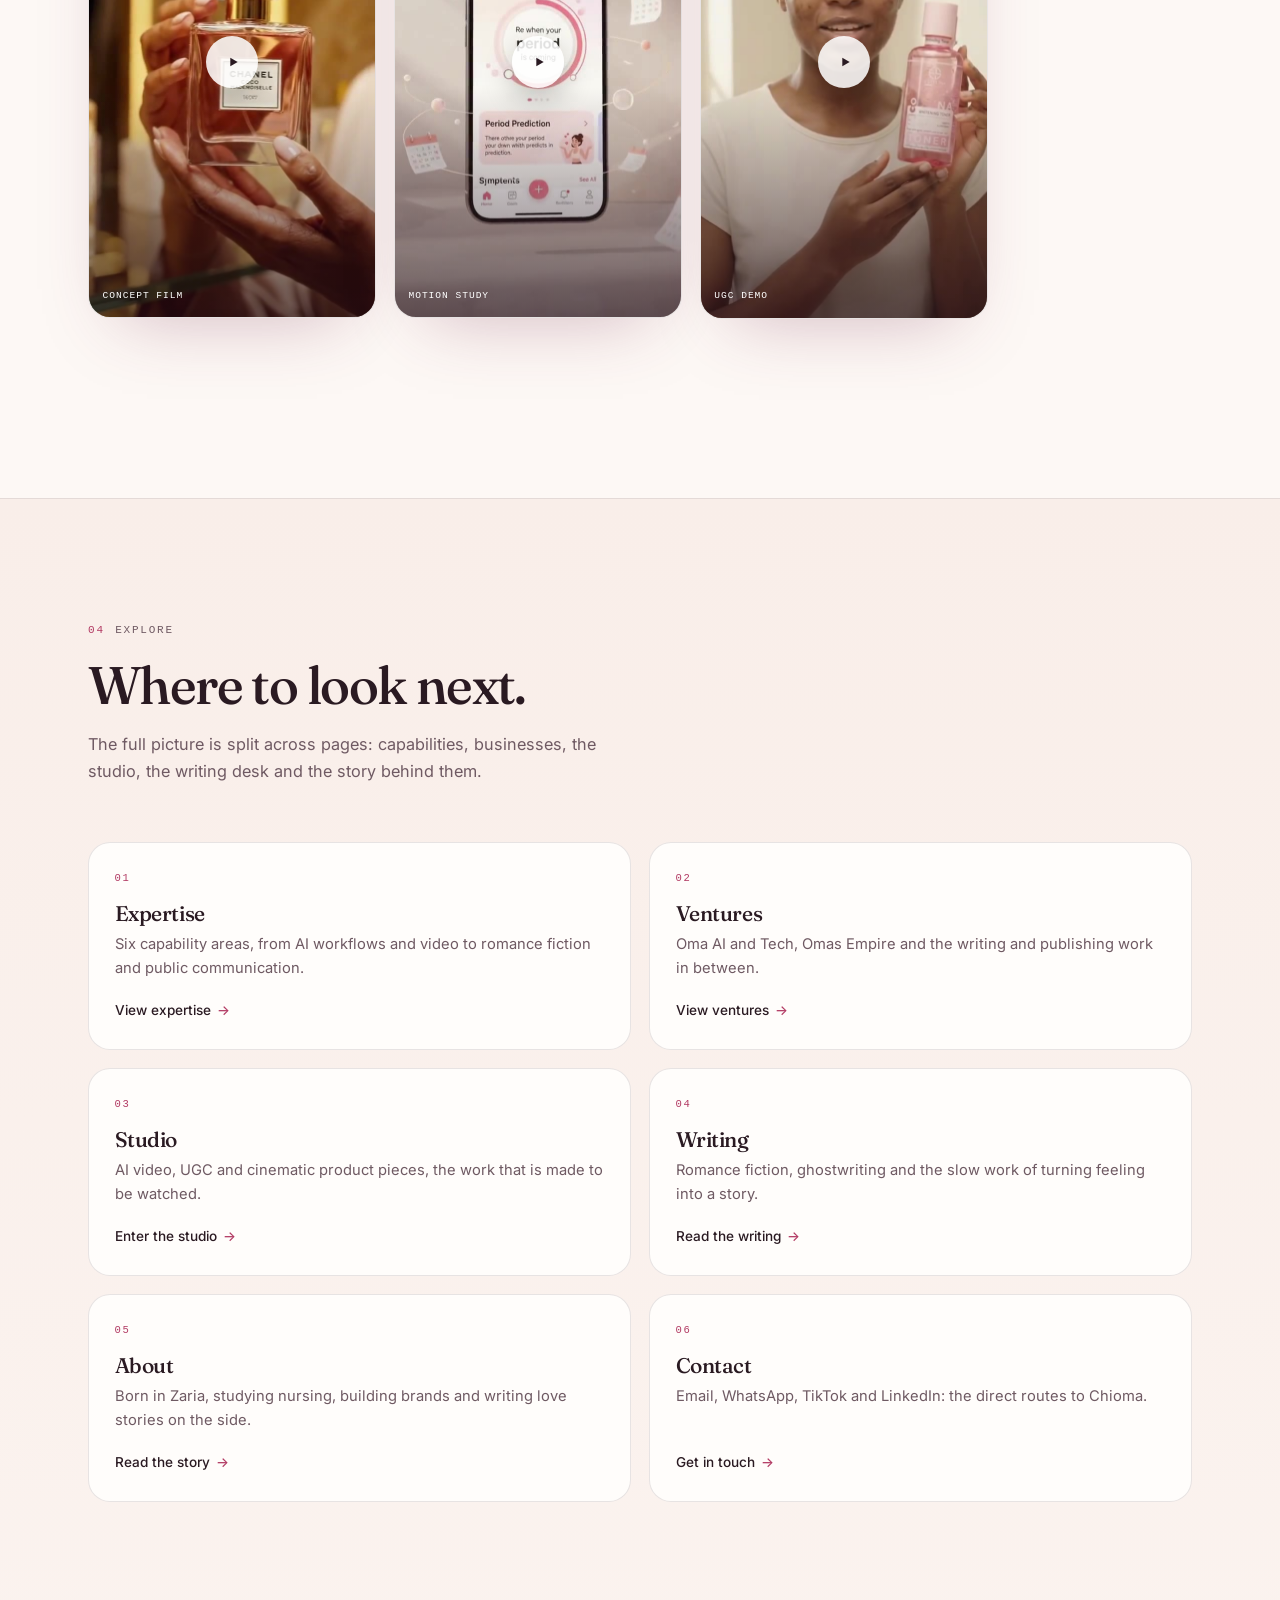
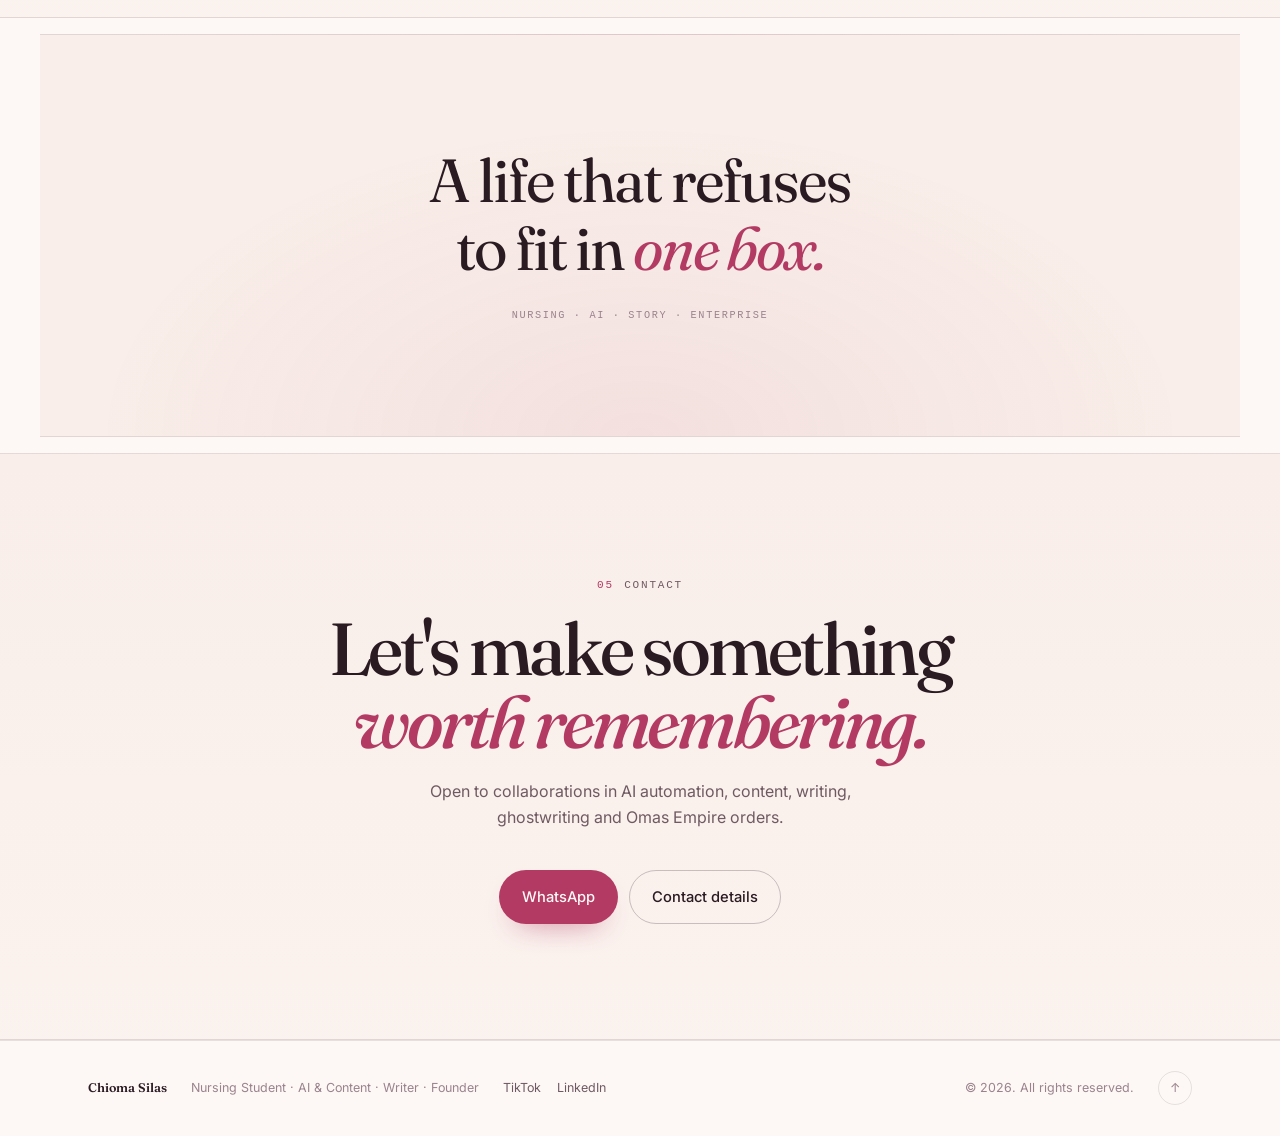
==== commit 7856f72f: "Align mobile header, add portrait favicon and site name" ====
--- a/index.html
+++ b/index.html
@@ -2,22 +2,28 @@
 <html lang="en" data-theme="light">
 <head>
   <meta charset="utf-8" />
+  <meta name="application-name" content="Chioma Silas" />
+  <meta name="apple-mobile-web-app-title" content="Chioma Silas" />
+  <meta property="og:site_name" content="Chioma Silas" />
   <meta name="viewport" content="width=device-width, initial-scale=1" />
 
-  <title>Chioma Silas | Nursing, AI &amp; Story</title>
+  <title>Chioma Silas</title>
   <meta name="description" content="Chioma Silas is a nursing student, AI automation learner, content creator and romance writer in Zaria, Nigeria. Founder of Oma AI and Tech and Omas Empire." />
   <meta name="author" content="Chioma Silas" />
   <meta name="theme-color" content="#fbf7f2" />
 
   <meta property="og:type" content="website" />
-  <meta property="og:title" content="Chioma Silas | Nursing, AI &amp; Story" />
+  <meta property="og:title" content="Chioma Silas" />
   <meta property="og:description" content="Nursing student, AI automation learner, content creator and romance writer. Founder of Oma AI and Tech and Omas Empire." />
   <meta property="og:image" content="https://comradeonboard.github.io/chioma-silas-portfolio/assets/img/og-cover.png" />
   <meta name="twitter:image" content="https://comradeonboard.github.io/chioma-silas-portfolio/assets/img/og-cover.png" />
   <meta property="og:url" content="https://comradeonboard.github.io/chioma-silas-portfolio/" />
   <meta name="twitter:card" content="summary_large_image" />
 
-  <link rel="icon" href="data:image/svg+xml,%3Csvg xmlns='http://www.w3.org/2000/svg' viewBox='0 0 64 64'%3E%3Crect width='64' height='64' rx='14' fill='%238c2f52'/%3E%3Ctext x='32' y='45' font-family='Georgia,serif' font-style='italic' font-weight='600' font-size='32' fill='%23fff8f6' text-anchor='middle'%3EC%3C/text%3E%3C/svg%3E" />
+  <link rel="icon" href="assets/img/favicon.ico" sizes="any" />
+  <link rel="icon" type="image/png" sizes="64x64" href="assets/img/favicon-64.png" />
+  <link rel="apple-touch-icon" sizes="180x180" href="assets/img/apple-touch-icon.png" />
+  <link rel="manifest" href="site.webmanifest" />
 
   <link rel="preconnect" href="https://fonts.googleapis.com" />
   <link rel="preconnect" href="https://fonts.gstatic.com" crossorigin />
--- a/assets/css/styles.css
+++ b/assets/css/styles.css
@@ -1449,8 +1449,10 @@
 
 @media (max-width: 980px) {
   .hero-grid { grid-template-columns: 1fr; }
-  .hero-figure { max-width: 460px; }
+  .hero-figure { max-width: 460px; margin-inline: auto; }
   .about-grid { grid-template-columns: 1fr; }
+  .about-aside { margin-inline: auto; }
+  .studio-grid { grid-template-columns: repeat(2, minmax(0, 1fr)); }
   .cap-grid, .venture-grid, .genre-grid { grid-template-columns: repeat(2, minmax(0, 1fr)); }
   .process-grid { grid-template-columns: repeat(2, minmax(0, 1fr)); }
 }
@@ -1458,6 +1460,7 @@
 @media (max-width: 900px) {
   .header-cta { display: none; }
   .menu-btn { display: grid; }
+  .header-actions { margin-left: auto; gap: 0.45rem; }
 
   .nav {
     position: fixed;
@@ -1500,7 +1503,7 @@
 @media (max-width: 640px) {
   .pillar-grid, .cap-grid, .venture-grid, .genre-grid, .process-grid { grid-template-columns: 1fr; }
   .index-grid, .info-grid, .studio-grid { grid-template-columns: 1fr; }
-  .preview-reels { grid-template-columns: 1fr; max-width: 340px; }
+  .preview-reels { grid-template-columns: 1fr; max-width: 340px; margin-inline: auto; }
   .hero-meta { gap: 1.25rem 1.75rem; }
   .stats { grid-template-columns: 1fr 1fr; }
   .footer-legal { margin-left: 0; }
@@ -1510,6 +1513,9 @@
 
 @media (max-width: 400px) {
   .hero-cta .btn { width: 100%; }
+}
+
+@media (max-width: 360px) {
   .stats { grid-template-columns: 1fr; }
 }
 
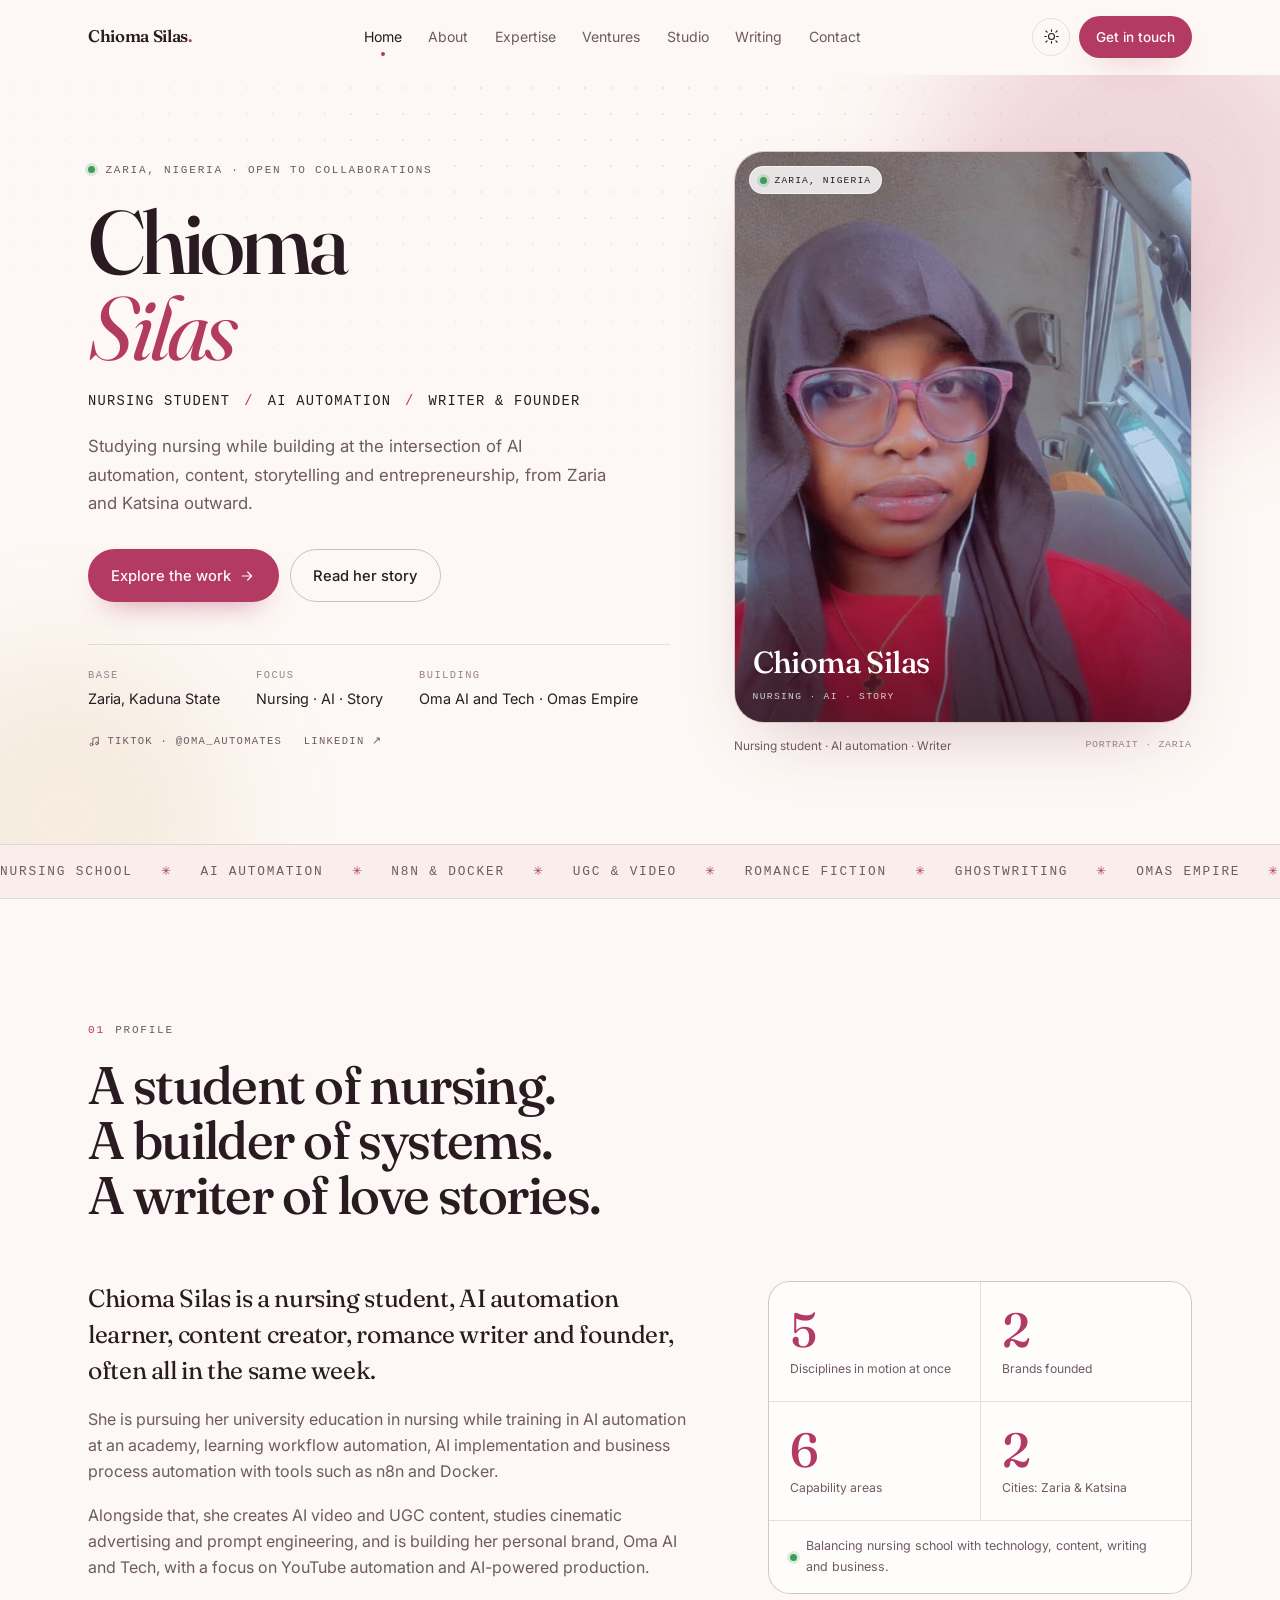
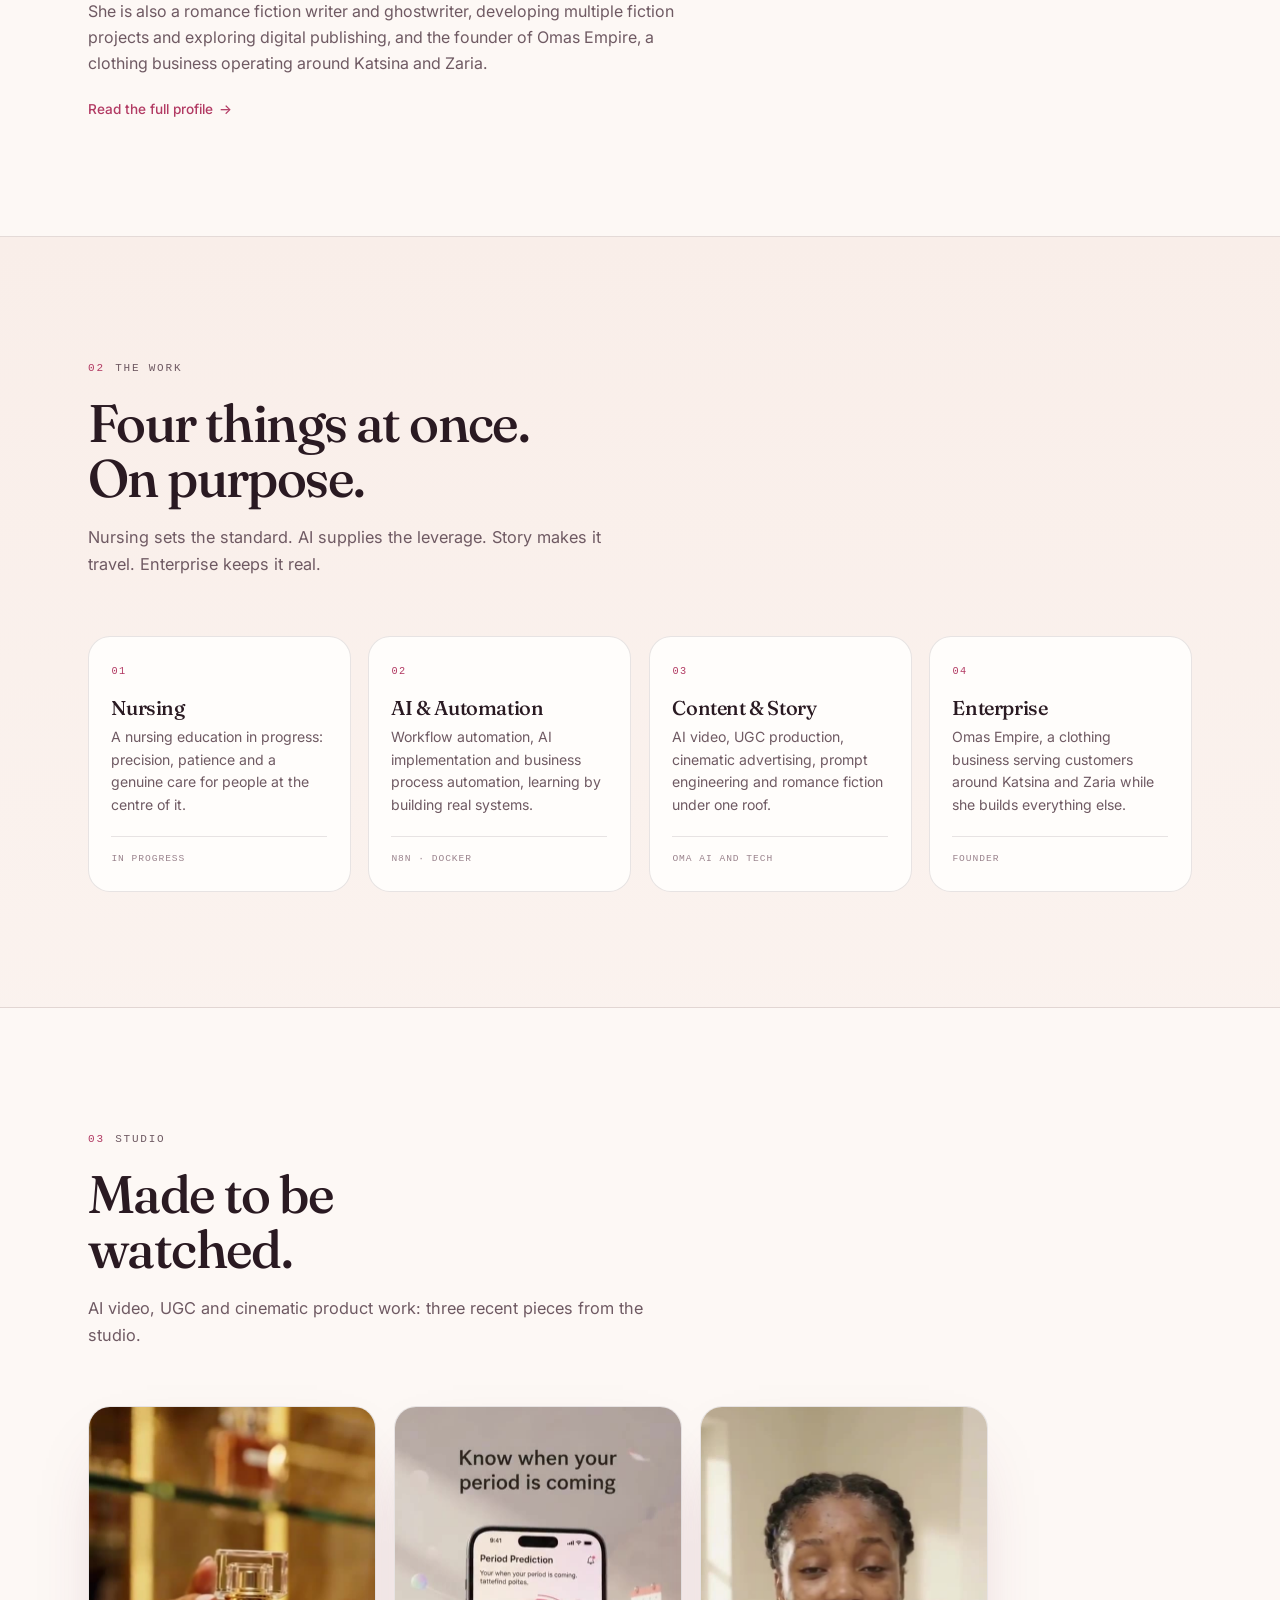
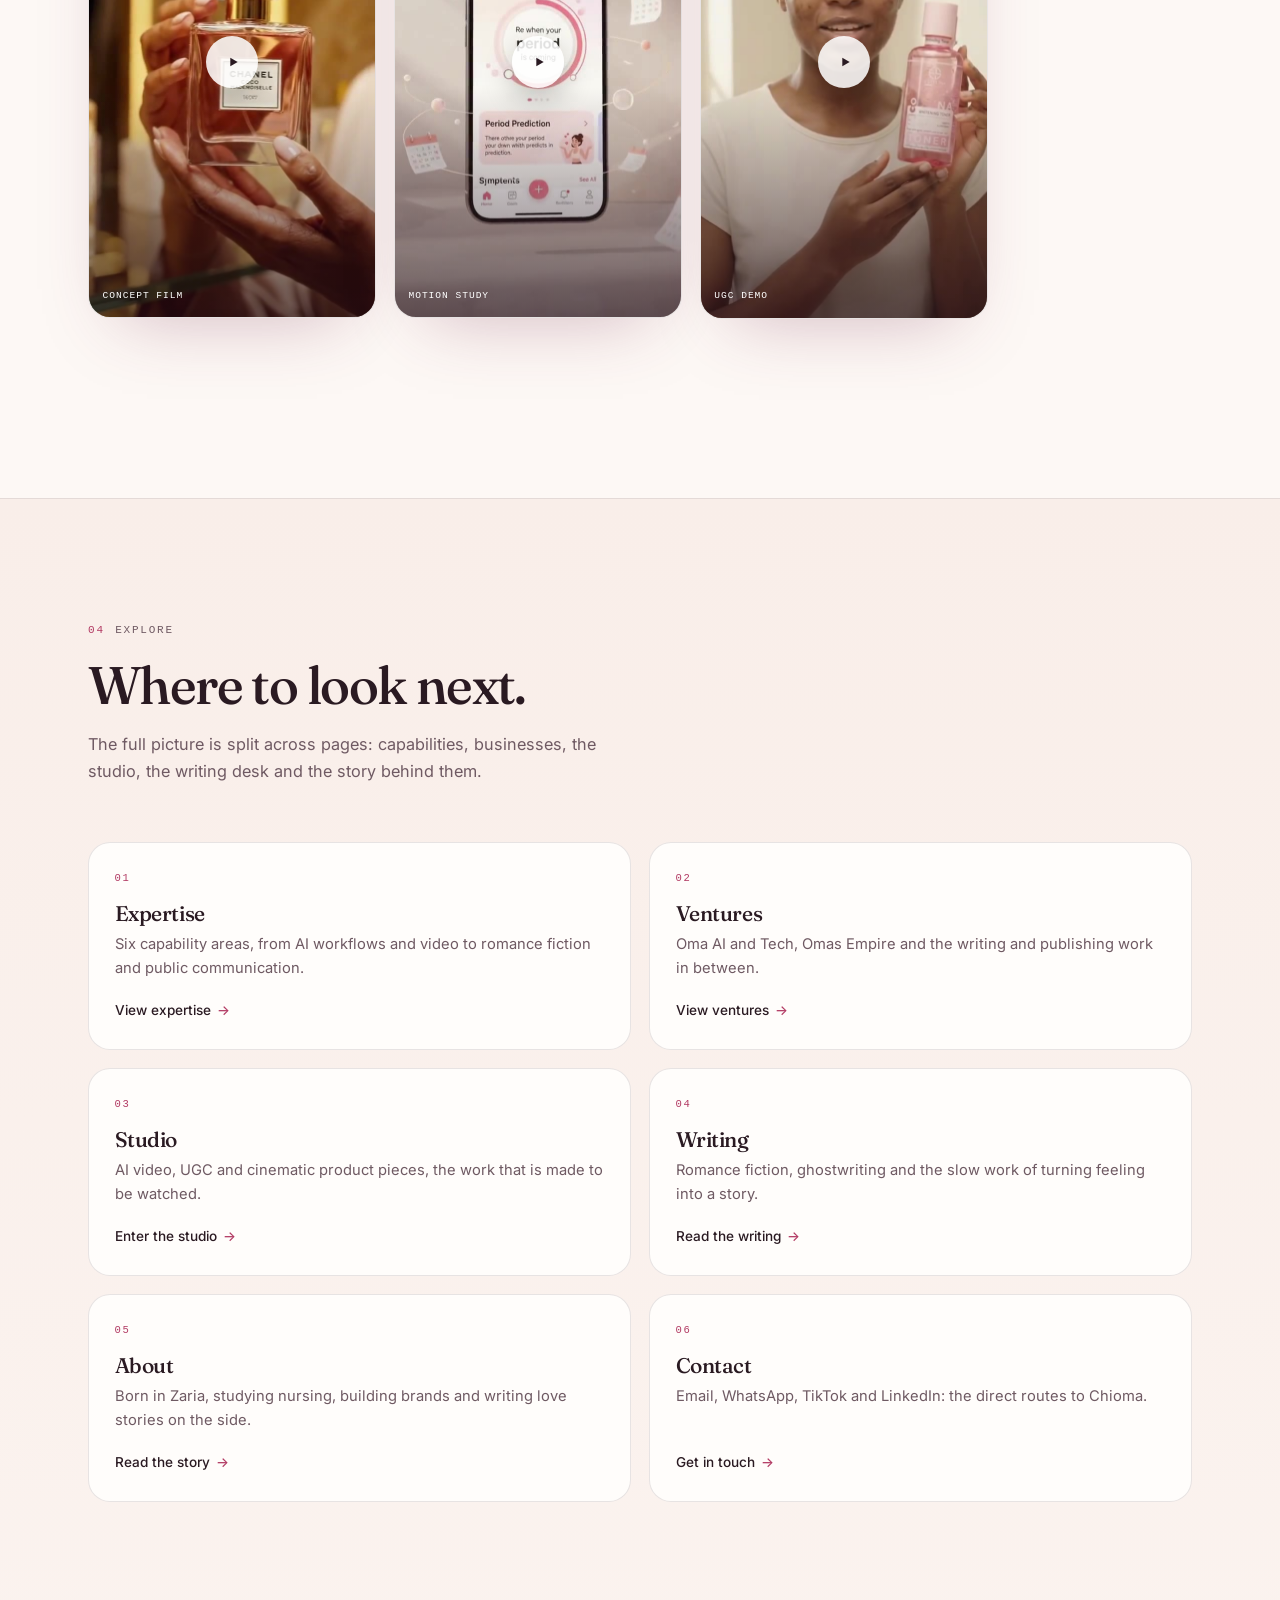
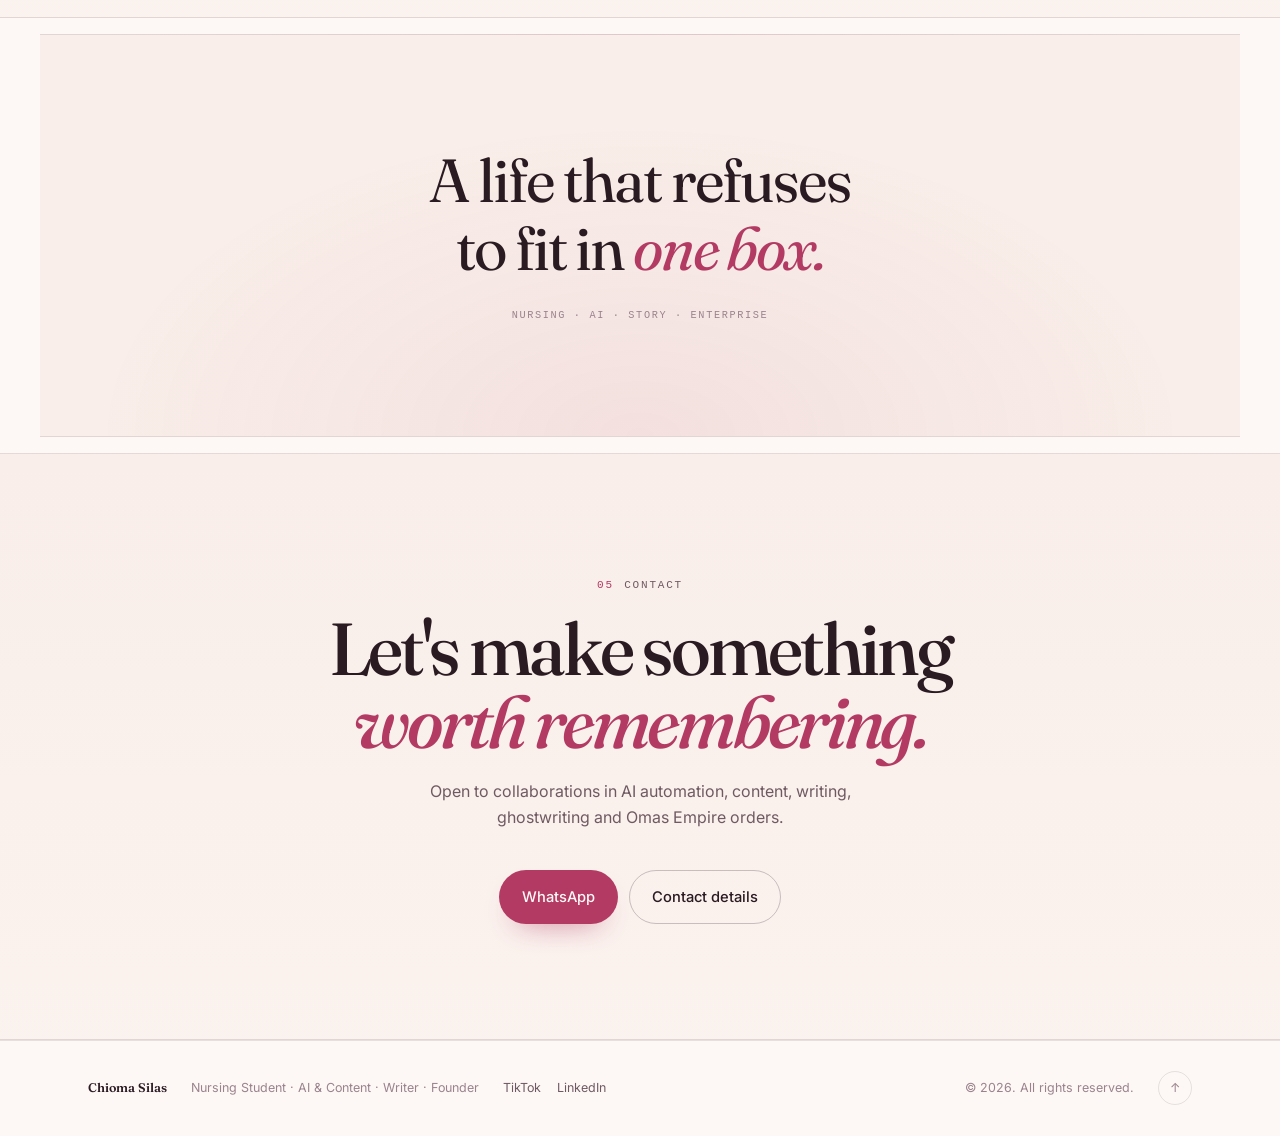
==== commit dd8874e5: "Remove CS mark beside the site name" ====
--- a/index.html
+++ b/index.html
@@ -20,9 +20,9 @@
   <meta property="og:url" content="https://comradeonboard.github.io/chioma-silas-portfolio/" />
   <meta name="twitter:card" content="summary_large_image" />
 
-  <link rel="icon" href="assets/img/favicon.ico" sizes="any" />
-  <link rel="icon" type="image/png" sizes="64x64" href="assets/img/favicon-64.png" />
-  <link rel="apple-touch-icon" sizes="180x180" href="assets/img/apple-touch-icon.png" />
+  <link rel="icon" href="assets/img/favicon.ico?v=2" sizes="any" />
+  <link rel="icon" type="image/png" sizes="64x64" href="assets/img/favicon-64.png?v=2" />
+  <link rel="apple-touch-icon" sizes="180x180" href="assets/img/apple-touch-icon.png?v=2" />
   <link rel="manifest" href="site.webmanifest" />
 
   <link rel="preconnect" href="https://fonts.googleapis.com" />
@@ -64,7 +64,6 @@
   <header class="site-header" id="site-header">
     <div class="container header-inner">
       <a class="brand" href="index.html" aria-label="Chioma Silas, home page">
-        <span class="brand-mark">CS</span>
         <span class="brand-text">Chioma Silas<span class="brand-dot">.</span></span>
       </a>
 
